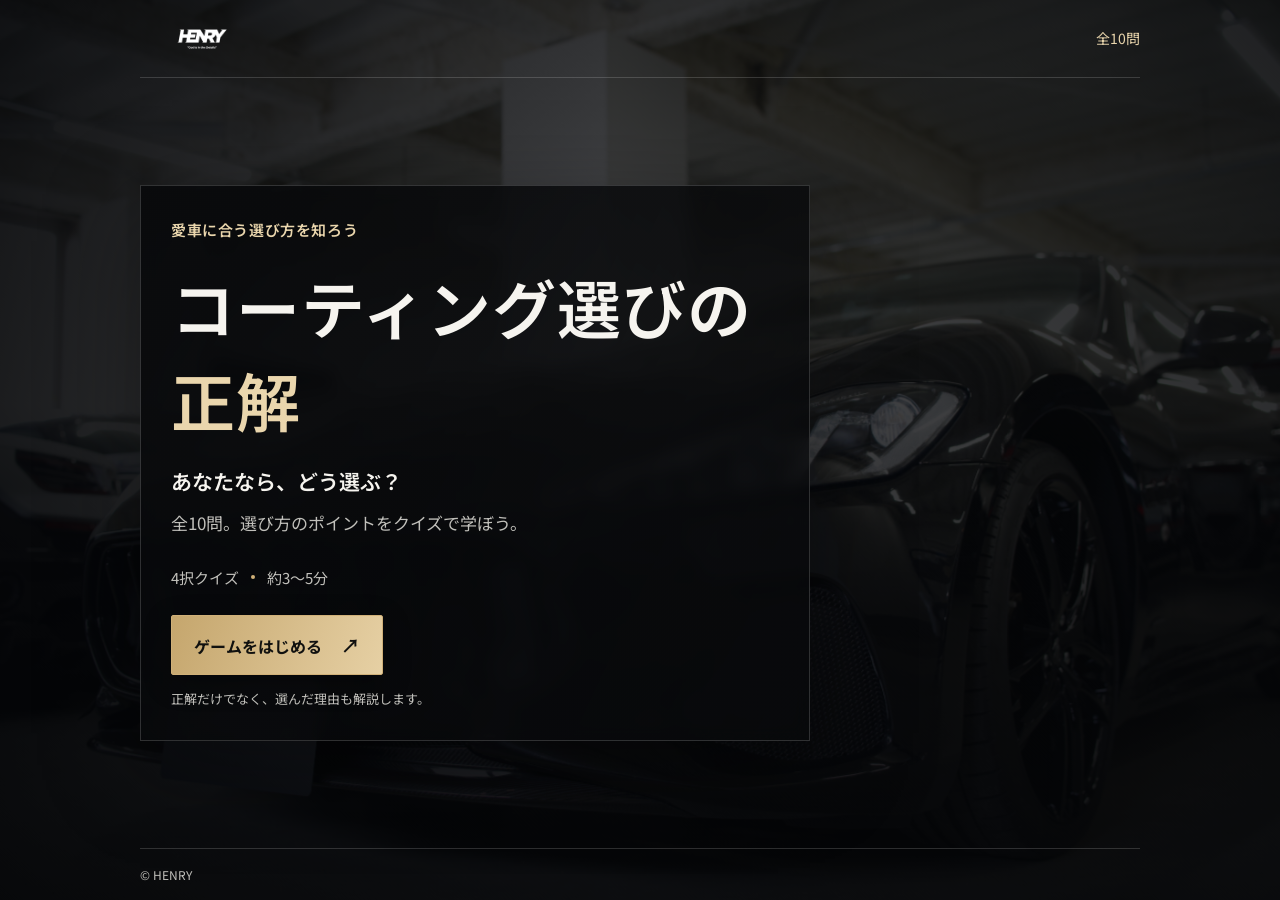
==== index.html @ af5a9915 "Add files via upload" ====
<!doctype html>
<html lang="ja">
<head>
  <meta charset="utf-8">
  <meta name="viewport" content="width=device-width, initial-scale=1">
  <meta name="theme-color" content="#08090b">
  <meta name="description" content="愛車に合うコーティング選びを、10問のクイズで学ぶゲーム。">
  <title>コーティング選びの正解 | HENRY</title>
  <link rel="preconnect" href="https://fonts.googleapis.com">
  <link rel="preconnect" href="https://fonts.gstatic.com" crossorigin>
  <link href="https://fonts.googleapis.com/css2?family=Noto+Sans+JP:wght@400;500;600;700;800&family=Playfair+Display:wght@500;600&display=swap" rel="stylesheet">
  <link rel="stylesheet" href="styles.css">
  <script src="questions.js" defer></script>
  <script src="app.js" defer></script>
</head>
<body>
  <div class="page-backdrop" aria-hidden="true"></div>
  <main class="shell">
    <header class="masthead">
      <a class="brand" href="#top" aria-label="HENRY">
        <img class="henry-logo" src="assets/henry-logo-white.png" alt="HENRY">
      </a>
      <span class="edition">全10問</span>
    </header>

    <section id="start-screen" class="screen hero" aria-labelledby="game-title">
      <div class="hero-copy">
        <p class="eyebrow">愛車に合う選び方を知ろう</p>
        <h1 id="game-title">コーティング選びの<br><span>正解</span></h1>
        <p class="hero-lead">あなたなら、どう選ぶ？</p>
        <p class="hero-description">全10問。選び方のポイントをクイズで学ぼう。</p>
        <div class="hero-meta"><span>4択クイズ</span><b></b><span>約3〜5分</span></div>
        <button id="start-button" class="button button-primary">ゲームをはじめる <span aria-hidden="true">↗</span></button>
        <p class="fine-print">正解だけでなく、選んだ理由も解説します。</p>
      </div>
    </section>

    <section id="quiz-screen" class="screen quiz-screen" aria-live="polite" hidden>
      <div class="quiz-topline"><span id="stage-label" class="eyebrow">第1章　ディーラーコーティング</span><span id="question-count" class="question-count">1 <small>/ 10問</small></span></div>
      <div class="progress-track" role="progressbar" aria-label="クイズの進行状況" aria-valuemin="0" aria-valuemax="10" aria-valuenow="1"><span id="progress-fill"></span></div>
      <div class="question-card">
        <div class="timer-panel" aria-label="回答までの残り時間"><span class="timer-label">回答まで</span><span id="countdown" class="countdown" aria-live="off">20</span><span class="timer-unit">秒</span><div class="timer-track"><span id="timer-fill"></span></div></div>
        <p id="scenario" class="scenario"></p>
        <h2 id="question-title" class="question-title"></h2>
        <div id="choices" class="choices"></div>
        <div id="feedback" class="feedback" hidden>
          <div class="feedback-heading"><span id="feedback-status"></span><span id="feedback-note"></span></div>
          <p id="answer-feedback" class="answer-feedback"></p>
          <div class="explanation"><span class="explanation-label">解説</span><p id="explanation-text"></p></div>
          <button id="next-button" class="button button-primary next-button">次の問題へ <span aria-hidden="true">→</span></button>
        </div>
      </div>
      <div class="quiz-footer"><span>HENRY</span><span>選び方のポイントを学ぶ</span></div>
    </section>

    <section id="result-screen" class="screen result-screen" aria-labelledby="result-heading" hidden>
      <p class="eyebrow">クイズ終了</p>
      <h2 id="result-heading">あなたの<span>結果</span></h2>
      <div class="result-main">
        <div class="score-wrap"><span class="score-label">スコア</span><div class="score"><span id="score-value">0</span><small>/ 10点</small></div><span id="rank-name" class="rank-name"></span></div>
        <div class="result-message"><p id="rank-description"></p><div class="result-divider"></div><span class="summary-label">あなたの回答傾向</span><p id="tendency-text" class="tendency-text"></p></div>
      </div>
      <div class="takeaways"><span class="explanation-label">覚えておきたいこと</span><p>コーティングは<strong>必要な理由と施工後の手入れ</strong>まで考えて選びましょう。</p></div>
      <button id="replay-button" class="button button-primary">もう一度プレイ <span aria-hidden="true">↻</span></button>
      <p class="disclaimer">本ゲームは一般的な選び方の学習を目的としています。車種・塗装状態・製品・施工条件により結果は異なります。具体的な性能や保証条件は、各メーカーの最新資料と施工店にご確認ください。</p>
    </section>

    <footer class="site-footer"><span>© HENRY</span></footer>
  </main>
</body>
</html>
---- styles.css ----
:root {
  color-scheme: dark;
  --black: #08090b;
  --panel: rgba(11, 12, 14, .90);
  --panel-soft: rgba(18, 19, 21, .88);
  --line: rgba(255, 255, 255, .16);
  --gold: #d0b078;
  --gold-light: #ead6ad;
  --text: #f6f4ef;
  --muted: #c1c0bb;
  --green: #b7d2b1;
  --red: #e8aaa0;
  --sans: "Noto Sans JP", "Hiragino Kaku Gothic ProN", "Yu Gothic", system-ui, sans-serif;
  --serif: "Playfair Display", Georgia, serif;
}

* { box-sizing: border-box; }
html { min-height: 100%; background: var(--black); }
body {
  min-width: 320px;
  min-height: 100vh;
  margin: 0;
  overflow-x: hidden;
  color: var(--text);
  font-family: var(--sans);
  font-size: 17px;
  line-height: 1.8;
  writing-mode: horizontal-tb;
  text-orientation: mixed;
  background: var(--black);
}
button, a { font: inherit; }
button:focus-visible, a:focus-visible { outline: 2px solid var(--gold-light); outline-offset: 4px; }
.page-backdrop {
  position: fixed;
  z-index: 0;
  inset: 0;
  background-color: #090a0c;
  background-image: linear-gradient(90deg, rgba(4,5,7,.91), rgba(4,5,7,.70) 48%, rgba(4,5,7,.84)), linear-gradient(0deg, rgba(4,5,7,.8), transparent 55%, rgba(4,5,7,.35)), url("assets/maserati-background.jpeg");
  background-position: center, center, center 44%;
  background-size: cover;
  background-repeat: no-repeat;
  transform: scale(1.015);
}
.shell { position: relative; z-index: 1; display: flex; flex-direction: column; width: min(1000px, calc(100% - 48px)); min-height: 100vh; margin: 0 auto; }
.masthead { display: flex; align-items: center; justify-content: space-between; min-height: 78px; border-bottom: 1px solid var(--line); }
.brand { display: flex; align-items: center; gap: 11px; color: var(--text); text-decoration: none; }
.henry-logo { display: block; width: 124px; height: 68px; object-fit: contain; }
.edition { color: var(--gold-light); font-size: 14px; }
.screen[hidden] { display: none !important; }
.eyebrow { margin: 0 0 17px; color: var(--gold-light); font-size: 15px; font-weight: 600; letter-spacing: .04em; writing-mode: horizontal-tb; }
.hero { display: flex; flex: 1; align-items: center; padding: 70px 0; }
.hero-copy { width: min(670px, 100%); padding: 30px; border: 1px solid var(--line); background: linear-gradient(115deg, rgba(8,9,11,.92), rgba(8,9,11,.76)); box-shadow: 0 24px 90px rgba(0,0,0,.35); backdrop-filter: blur(8px); }
.hero h1 { margin: 0; font-size: clamp(38px, 6vw, 64px); font-weight: 600; line-height: 1.45; letter-spacing: .015em; overflow-wrap: anywhere; }
.hero h1 span { color: var(--gold-light); }
.hero-lead { margin: 18px 0 8px; font-size: 21px; font-weight: 600; line-height: 1.7; }
.hero-description { margin: 0; color: var(--muted); font-size: 17px; line-height: 1.9; }
.hero-meta { display: flex; flex-wrap: wrap; align-items: center; gap: 12px; margin: 24px 0; color: var(--muted); font-size: 15px; }
.hero-meta b { width: 4px; height: 4px; border-radius: 50%; background: var(--gold); }
.button { min-height: 56px; padding: 12px 22px; border: 1px solid var(--gold); border-radius: 2px; cursor: pointer; font-family: var(--sans); font-size: 16px; font-weight: 700; text-align: center; transition: background .18s ease, transform .18s ease; }
.button:hover { transform: translateY(-2px); }
.button-primary { color: #11110f; background: linear-gradient(110deg, #c5a66d, #e6d0a4); box-shadow: 0 8px 28px rgba(0,0,0,.28); }
.button-primary span { margin-left: 15px; font-size: 19px; }
.fine-print { margin: 12px 0 0; color: var(--muted); font-size: 13px; }
.site-footer { display: flex; align-items: center; min-height: 52px; margin-top: auto; border-top: 1px solid var(--line); color: var(--muted); font-size: 12px; }
.quiz-screen { flex: 1; width: min(790px, 100%); margin: 0 auto; padding: 40px 0 34px; }
.quiz-topline { display: flex; align-items: center; justify-content: space-between; gap: 14px; }
.quiz-topline .eyebrow { margin: 0; }
.question-count { flex: none; color: var(--gold-light); font-family: var(--serif); font-size: 20px; white-space: nowrap; }
.question-count small { color: var(--muted); font-family: var(--sans); font-size: 13px; }
.progress-track { height: 3px; margin: 16px 0 22px; background: rgba(255,255,255,.17); }
.progress-track span { display: block; width: 10%; height: 100%; background: var(--gold); transition: width .25s ease; }
.question-card { padding: clamp(18px, 4vw, 30px); border: 1px solid var(--line); background: var(--panel); box-shadow: 0 18px 55px rgba(0,0,0,.4); backdrop-filter: blur(8px); }
.timer-panel { display: grid; grid-template-columns: auto 1fr auto; align-items: center; gap: 8px; margin: 0 0 20px; padding: 8px 12px 10px; border: 1px solid var(--line); background: rgba(0,0,0,.4); }
.timer-label, .timer-unit { color: var(--muted); font-size: 15px; font-weight: 600; }
.countdown { justify-self: center; color: var(--gold-light); font: 600 25px/1.2 var(--serif); font-variant-numeric: tabular-nums; }
.countdown.timer-low { color: var(--red); animation: timer-flash .5s ease-in-out infinite alternate; }
.timer-track { grid-column: 1 / -1; height: 3px; background: rgba(255,255,255,.15); }
.timer-track span { display: block; width: 100%; height: 100%; background: var(--gold); transition: width 1s linear, background-color .2s linear; }
.timer-panel:has(.timer-low) .timer-track span { background: var(--red); }
@keyframes timer-flash { to { opacity: .5; } }
.scenario { margin: 0 0 10px; color: var(--muted); font-size: 16px; line-height: 1.8; white-space: pre-line; }
.question-title { margin: 0 0 7px; font-size: clamp(24px, 4vw, 32px); font-weight: 600; line-height: 1.55; letter-spacing: .01em; overflow-wrap: anywhere; }
.choices { display: grid; gap: 10px; margin-top: 20px; }
.choice { display: flex; align-items: center; gap: 13px; min-width: 0; min-height: 64px; padding: 11px 14px; border: 1px solid rgba(255,255,255,.21); border-radius: 2px; color: var(--text); background: rgba(255,255,255,.045); cursor: pointer; text-align: left; font: 500 16px/1.7 var(--sans); transition: background .15s ease, border-color .15s ease, transform .15s ease; }
.choice:hover:not(:disabled) { transform: translateY(-1px); border-color: var(--gold); background: rgba(208,176,120,.11); }
.choice-letter { display: grid; flex: 0 0 34px; width: 34px; height: 34px; place-items: center; border: 1px solid var(--gold); color: var(--gold-light); font: 15px var(--serif); }
.choice-text { min-width: 0; overflow-wrap: anywhere; }
.choice-arrow { flex: none; color: var(--gold-light); opacity: 0; }
.choice:hover .choice-arrow { opacity: 1; }
.choice:disabled { cursor: default; }
.choice.is-correct { border-color: var(--green); background: rgba(76,119,77,.22); }
.choice.is-correct .choice-letter { border-color: var(--green); color: var(--green); }
.choice.is-selected-wrong { border-color: var(--red); background: rgba(133,53,53,.22); }
.choice.is-selected-wrong .choice-letter { border-color: var(--red); color: var(--red); }
.feedback { margin-top: 19px; padding: 19px; border: 1px solid var(--gold); background: var(--panel-soft); }
.feedback-timeout { border-color: var(--red); }
.feedback-heading { display: flex; align-items: baseline; flex-wrap: wrap; gap: 10px; }
.status-correct, .status-review { color: var(--green); font-size: 17px; font-weight: 700; }
.status-review { color: var(--red); }
.feedback-heading > span:last-child, .explanation-label { color: var(--gold-light); font-size: 13px; font-weight: 600; }
.answer-feedback { margin: 8px 0 17px; font-size: 16px; font-weight: 600; line-height: 1.8; }
.explanation { padding-top: 13px; border-top: 1px solid var(--line); }
.explanation p { margin: 7px 0 0; color: var(--muted); font-size: 16px; line-height: 1.9; overflow-wrap: anywhere; }
.next-button { width: 100%; min-height: 54px; margin-top: 19px; }
.quiz-footer { display: flex; justify-content: space-between; gap: 12px; padding-top: 16px; color: var(--muted); font-size: 13px; }
.result-screen { flex: 1; width: min(740px, 100%); margin: 0 auto; padding: 45px 0 38px; }
.result-screen > .eyebrow { margin-bottom: 7px; }
.result-screen h2 { margin: 0 0 22px; font-size: clamp(32px, 6vw, 48px); font-weight: 600; line-height: 1.45; }
.result-screen h2 span { color: var(--gold-light); }
.result-main { display: grid; grid-template-columns: .8fr 1.2fr; border: 1px solid var(--line); background: var(--panel); box-shadow: 0 18px 55px rgba(0,0,0,.4); backdrop-filter: blur(8px); }
.score-wrap { display: flex; min-height: 195px; flex-direction: column; align-items: center; justify-content: center; padding: 22px; border-right: 1px solid var(--line); }
.score-label, .summary-label { color: var(--gold-light); font-size: 14px; font-weight: 600; }
.score { margin: 8px 0; color: var(--gold-light); font: 64px/1.1 var(--serif); }
.score small { color: var(--muted); font: 15px var(--sans); }
.rank-name { font-size: 17px; font-weight: 700; text-align: center; }
.result-message { display: flex; flex-direction: column; justify-content: center; padding: 24px; }
.result-message > p:first-child { margin: 0; font-size: 16px; line-height: 1.9; }
.result-divider { height: 1px; margin: 17px 0; background: var(--line); }
.tendency-text { margin: 8px 0 0; color: var(--muted); font-size: 16px; line-height: 1.9; }
.takeaways { margin: 17px 0 24px; padding: 17px 19px; border-left: 2px solid var(--gold); background: rgba(0,0,0,.65); }
.takeaways p { margin: 7px 0 0; color: var(--muted); font-size: 16px; line-height: 1.9; }
.takeaways strong { color: var(--gold-light); }
.result-screen > .button { display: block; width: 100%; margin: auto; }
.disclaimer { max-width: 640px; margin: 21px auto 0; color: var(--muted); font-size: 13px; line-height: 1.85; text-align: center; }
button:disabled { opacity: .88; }

@media (max-width: 740px) {
  body { font-size: 16px; }
  .page-backdrop { background-image: linear-gradient(rgba(4,5,7,.79), rgba(4,5,7,.87)), url("assets/maserati-background.jpeg"); background-position: center, 58% center; }
  .shell { width: calc(100% - 32px); }
  .masthead { min-height: 68px; }
  .henry-logo { width: 108px; height: 60px; }
  .edition { font-size: 13px; }
  .hero { align-items: stretch; padding: 30px 0; }
  .hero-copy { width: 100%; padding: 23px 18px; }
  .hero h1 { font-size: clamp(35px, 9vw, 48px); line-height: 1.45; }
  .hero-lead { margin-top: 14px; font-size: 18px; }
  .hero-description { font-size: 16px; }
  .hero-meta { margin: 18px 0; font-size: 15px; }
  .hero .button { width: 100%; }
  .fine-print { font-size: 14px; }
  .quiz-screen, .result-screen { padding: 25px 0 28px; }
  .quiz-topline { align-items: flex-start; }
  .quiz-topline .eyebrow { max-width: calc(100% - 94px); font-size: 14px; line-height: 1.7; }
  .question-count { font-size: 17px; }
  .question-count small { font-size: 11px; }
  .progress-track { margin: 12px 0 16px; }
  .question-card { padding: 15px 13px; }
  .timer-panel { gap: 5px; margin-bottom: 15px; padding: 7px 9px 9px; }
  .timer-label, .timer-unit { font-size: 14px; }
  .countdown { font-size: 24px; }
  .scenario { font-size: 15px; }
  .question-title { font-size: clamp(23px, 6.5vw, 28px); line-height: 1.6; }
  .choices { gap: 9px; margin-top: 17px; }
  .choice { gap: 10px; min-height: 62px; padding: 10px 9px; font-size: 16px; line-height: 1.7; }
  .choice-letter { flex-basis: 32px; width: 32px; height: 32px; }
  .choice-arrow { display: none; }
  .feedback { margin-top: 14px; padding: 15px 13px; }
  .status-correct, .status-review { font-size: 16px; }
  .answer-feedback, .explanation p, .tendency-text, .takeaways p { font-size: 15px; }
  .next-button { min-height: 54px; }
  .quiz-footer { flex-direction: column; gap: 3px; padding-top: 13px; font-size: 12px; }
  .result-screen h2 { margin-bottom: 17px; font-size: clamp(31px, 8vw, 41px); }
  .result-main { grid-template-columns: 1fr; }
  .score-wrap { min-height: 157px; border-right: 0; border-bottom: 1px solid var(--line); }
  .score { margin: 5px 0; font-size: 55px; }
  .rank-name { font-size: 16px; }
  .result-message { padding: 17px; }
  .result-message > p:first-child { font-size: 15px; }
  .takeaways { margin: 14px 0 19px; padding: 14px; }
  .disclaimer { font-size: 12px; }
  .site-footer { min-height: 48px; font-size: 11px; }
}

@media (max-width: 370px) {
  .shell { width: calc(100% - 24px); }
  .hero-copy { padding: 20px 14px; }
  .edition { font-size: 12px; }
  .choice { font-size: 15px; }
  .question-card { padding: 12px 10px; }
  .timer-label, .timer-unit { font-size: 13px; }
}

@media (prefers-reduced-motion: reduce) {
  *, *::before, *::after { scroll-behavior: auto !important; animation: none !important; transition: none !important; }
}
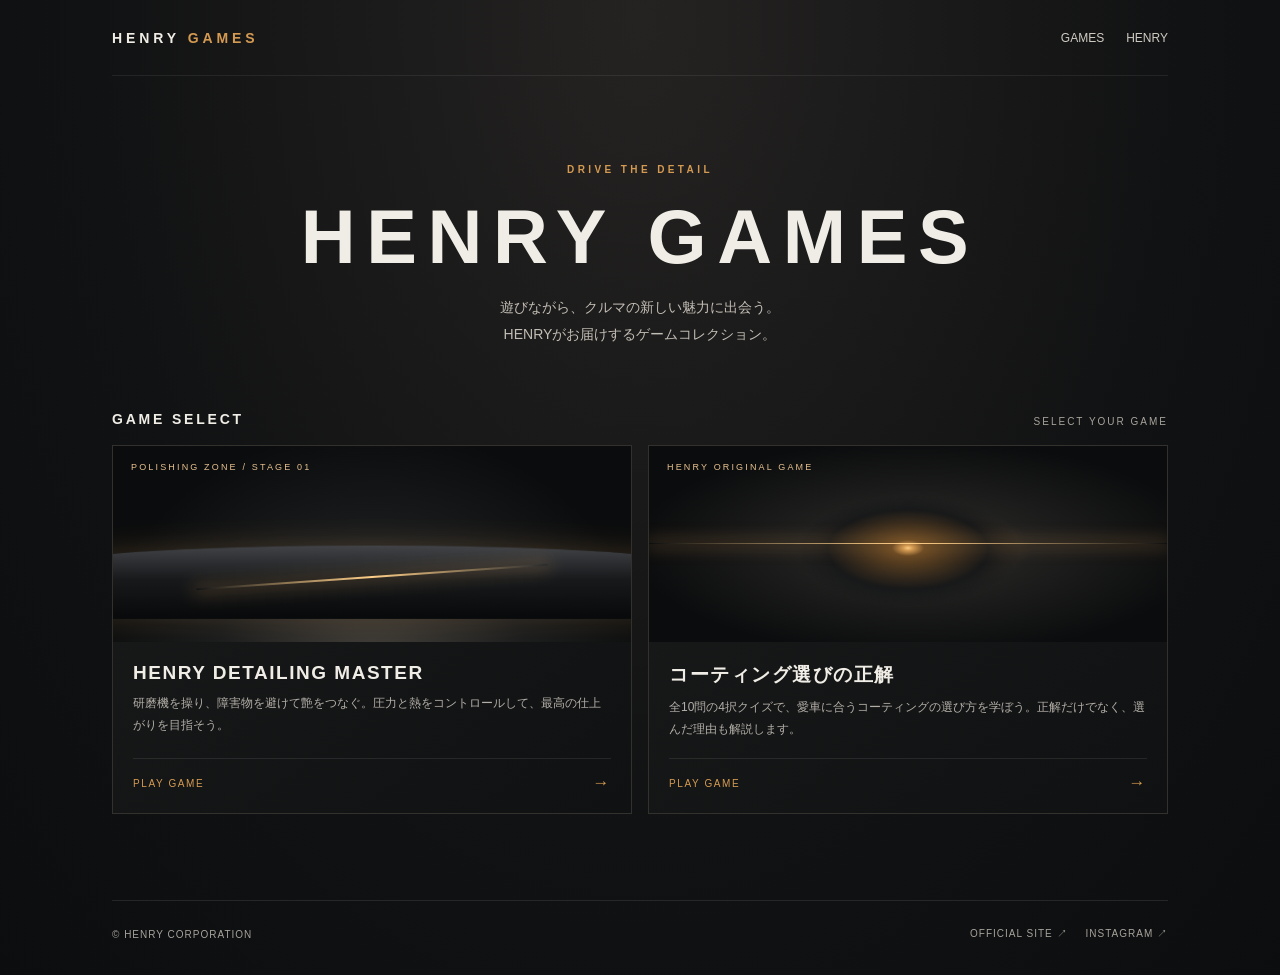
==== commit 6390bdd0: "Add files via upload" ====
--- a/index.html
+++ b/index.html
@@ -2,70 +2,48 @@
 <html lang="ja">
 <head>
   <meta charset="utf-8">
-  <meta name="viewport" content="width=device-width, initial-scale=1">
-  <meta name="theme-color" content="#08090b">
-  <meta name="description" content="愛車に合うコーティング選びを、10問のクイズで学ぶゲーム。">
-  <title>コーティング選びの正解 | HENRY</title>
-  <link rel="preconnect" href="https://fonts.googleapis.com">
-  <link rel="preconnect" href="https://fonts.gstatic.com" crossorigin>
-  <link href="https://fonts.googleapis.com/css2?family=Noto+Sans+JP:wght@400;500;600;700;800&family=Playfair+Display:wght@500;600&display=swap" rel="stylesheet">
-  <link rel="stylesheet" href="styles.css">
-  <script src="questions.js" defer></script>
-  <script src="app.js" defer></script>
+  <meta name="viewport" content="width=device-width, initial-scale=1, viewport-fit=cover">
+  <meta name="theme-color" content="#090a0b">
+  <meta name="description" content="HENRY GAMES — HENRYが届ける、車とディテーリングのゲーム。">
+  <title>HENRY GAMES</title>
+  <style>
+    :root{color-scheme:dark;--bg:#090a0b;--panel:#141618;--line:#33312d;--text:#f0ede6;--muted:#a7a39c;--amber:#d49a52}
+    *{box-sizing:border-box}html{scroll-behavior:smooth}body{margin:0;background:radial-gradient(ellipse at 50% 2%,#252322 0,#111213 34rem,var(--bg) 72rem);color:var(--text);font-family:Inter,-apple-system,BlinkMacSystemFont,"Helvetica Neue",Arial,sans-serif;min-height:100vh}
+    a{color:inherit}.wrap{max-width:1100px;margin:auto;padding:0 22px}header{height:76px;display:flex;align-items:center;justify-content:space-between;border-bottom:1px solid #ffffff12}.wordmark{font-size:14px;letter-spacing:.28em;font-weight:800;text-decoration:none}.wordmark span{color:var(--amber)}.nav{display:flex;gap:22px;font-size:12px;color:#d0ccc4}.nav a{text-decoration:none}.nav a:hover{color:var(--amber)}
+    .hero{padding:88px 0 64px;text-align:center}.eyebrow{font-size:10px;letter-spacing:.34em;color:var(--amber);font-weight:700}.hero h1{font-size:clamp(40px,9vw,76px);letter-spacing:.14em;margin:18px 0 14px}.hero p{color:#c3beb5;line-height:1.9;font-size:14px;margin:0}
+    .section-head{display:flex;align-items:end;justify-content:space-between;margin:0 0 18px}.section-head h2{font-size:14px;letter-spacing:.2em;margin:0}.section-head span{font-size:10px;letter-spacing:.2em;color:var(--muted)}.games{display:grid;grid-template-columns:repeat(2,minmax(0,1fr));gap:16px;padding-bottom:86px}.card{display:flex;flex-direction:column;min-height:330px;background:linear-gradient(145deg,#191a1a,#101112);border:1px solid var(--line);text-decoration:none;overflow:hidden;transition:transform .2s,border-color .2s}.card:hover{transform:translateY(-4px);border-color:var(--amber)}.visual{height:196px;position:relative;overflow:hidden;background:radial-gradient(ellipse at 50% 115%,#44403a 0,#1a1b1c 43%,#0b0c0d 76%)}.visual:before{content:"";position:absolute;left:-10%;right:-10%;bottom:12%;height:38%;border-radius:50% 50% 0 0 / 25% 25% 0 0;transform:perspective(150px) rotateX(8deg);background:linear-gradient(180deg,#414347,#17191b 48%,#08090a);box-shadow:0 -2px 30px #d49a5233}.visual:after{content:"";position:absolute;left:16%;right:16%;bottom:33%;height:2px;background:linear-gradient(90deg,transparent,#ffcf89,transparent);box-shadow:0 0 17px 3px #d49a5255;transform:rotate(-4deg)}.visual.second{background:radial-gradient(ellipse at 52% 52%,#59432a 0,#20201f 30%,#0b0c0d 75%)}.visual.second:before{left:28%;right:28%;bottom:19%;height:58%;border-radius:50%;background:radial-gradient(ellipse,#ffcf8a 0,#d49a52 3%,#674722 10%,#171819 50%,transparent 70%);box-shadow:none}.visual.second:after{left:0;right:0;bottom:50%;height:1px;transform:none}.visual-label{position:absolute;z-index:1;left:18px;top:16px;font-size:9px;letter-spacing:.24em;color:#e8c18f}.card-body{padding:20px;display:flex;flex:1;flex-direction:column}.card h3{font-size:19px;letter-spacing:.08em;margin:0 0 9px}.card p{font-size:12px;line-height:1.8;color:#b3afa8;margin:0 0 18px}.card-foot{margin-top:auto;display:flex;align-items:center;justify-content:space-between;border-top:1px solid #ffffff16;padding-top:14px;color:var(--amber);font-size:10px;letter-spacing:.16em}.arrow{font-size:17px}
+    footer{border-top:1px solid #ffffff18;padding:26px 0 34px;display:flex;justify-content:space-between;align-items:center;gap:20px;color:var(--muted);font-size:10px;letter-spacing:.1em}.social{display:flex;gap:18px}.social a{text-decoration:none}.social a:hover{color:var(--amber)}
+    @media(max-width:640px){.wrap{padding:0 18px}header{height:66px}.nav{gap:14px;font-size:11px}.hero{padding:68px 0 48px}.hero p{font-size:13px}.games{grid-template-columns:1fr;gap:14px;padding-bottom:64px}.card{min-height:0}.visual{height:190px}.card-body{padding:18px}.card h3{font-size:18px}.section-head span{font-size:9px}footer{align-items:flex-start;flex-direction:column}.social{gap:16px}}
+    @media(prefers-reduced-motion:reduce){html{scroll-behavior:auto}.card{transition:none}}
+  </style>
 </head>
 <body>
-  <div class="page-backdrop" aria-hidden="true"></div>
-  <main class="shell">
-    <header class="masthead">
-      <a class="brand" href="#top" aria-label="HENRY">
-        <img class="henry-logo" src="assets/henry-logo-white.png" alt="HENRY">
-      </a>
-      <span class="edition">全10問</span>
+  <div class="wrap">
+    <header>
+      <a class="wordmark" href="./" aria-label="HENRY GAMES トップ">HENRY <span>GAMES</span></a>
+      <nav class="nav" aria-label="メインナビゲーション"><a href="#games">GAMES</a><a href="https://henrycorporation.com/" target="_blank" rel="noopener noreferrer">HENRY</a></nav>
     </header>
-
-    <section id="start-screen" class="screen hero" aria-labelledby="game-title">
-      <div class="hero-copy">
-        <p class="eyebrow">愛車に合う選び方を知ろう</p>
-        <h1 id="game-title">コーティング選びの<br><span>正解</span></h1>
-        <p class="hero-lead">あなたなら、どう選ぶ？</p>
-        <p class="hero-description">全10問。選び方のポイントをクイズで学ぼう。</p>
-        <div class="hero-meta"><span>4択クイズ</span><b></b><span>約3〜5分</span></div>
-        <button id="start-button" class="button button-primary">ゲームをはじめる <span aria-hidden="true">↗</span></button>
-        <p class="fine-print">正解だけでなく、選んだ理由も解説します。</p>
-      </div>
-    </section>
-
-    <section id="quiz-screen" class="screen quiz-screen" aria-live="polite" hidden>
-      <div class="quiz-topline"><span id="stage-label" class="eyebrow">第1章　ディーラーコーティング</span><span id="question-count" class="question-count">1 <small>/ 10問</small></span></div>
-      <div class="progress-track" role="progressbar" aria-label="クイズの進行状況" aria-valuemin="0" aria-valuemax="10" aria-valuenow="1"><span id="progress-fill"></span></div>
-      <div class="question-card">
-        <div class="timer-panel" aria-label="回答までの残り時間"><span class="timer-label">回答まで</span><span id="countdown" class="countdown" aria-live="off">20</span><span class="timer-unit">秒</span><div class="timer-track"><span id="timer-fill"></span></div></div>
-        <p id="scenario" class="scenario"></p>
-        <h2 id="question-title" class="question-title"></h2>
-        <div id="choices" class="choices"></div>
-        <div id="feedback" class="feedback" hidden>
-          <div class="feedback-heading"><span id="feedback-status"></span><span id="feedback-note"></span></div>
-          <p id="answer-feedback" class="answer-feedback"></p>
-          <div class="explanation"><span class="explanation-label">解説</span><p id="explanation-text"></p></div>
-          <button id="next-button" class="button button-primary next-button">次の問題へ <span aria-hidden="true">→</span></button>
+    <main>
+      <section class="hero">
+        <div class="eyebrow">DRIVE THE DETAIL</div>
+        <h1>HENRY GAMES</h1>
+        <p>遊びながら、クルマの新しい魅力に出会う。<br>HENRYがお届けするゲームコレクション。</p>
+      </section>
+      <section id="games" aria-labelledby="games-title">
+        <div class="section-head"><h2 id="games-title">GAME SELECT</h2><span>SELECT YOUR GAME</span></div>
+        <div class="games">
+          <a class="card" href="./games/detailing-master/" aria-label="HENRY DETAILING MASTERをプレイ">
+            <div class="visual"><span class="visual-label">POLISHING ZONE / STAGE 01</span></div>
+            <div class="card-body"><h3>HENRY DETAILING MASTER</h3><p>研磨機を操り、障害物を避けて艶をつなぐ。圧力と熱をコントロールして、最高の仕上がりを目指そう。</p><div class="card-foot"><span>PLAY GAME</span><span class="arrow">→</span></div></div>
+          </a>
+          <a class="card" href="https://transparent66-oss.github.io/fast/" target="_blank" rel="noopener noreferrer" aria-label="コーティング選びの正解をプレイ">
+            <div class="visual second"><span class="visual-label">HENRY ORIGINAL GAME</span></div>
+            <div class="card-body"><h3>コーティング選びの正解</h3><p>全10問の4択クイズで、愛車に合うコーティングの選び方を学ぼう。正解だけでなく、選んだ理由も解説します。</p><div class="card-foot"><span>PLAY GAME</span><span class="arrow">→</span></div></div>
+          </a>
         </div>
-      </div>
-      <div class="quiz-footer"><span>HENRY</span><span>選び方のポイントを学ぶ</span></div>
-    </section>
-
-    <section id="result-screen" class="screen result-screen" aria-labelledby="result-heading" hidden>
-      <p class="eyebrow">クイズ終了</p>
-      <h2 id="result-heading">あなたの<span>結果</span></h2>
-      <div class="result-main">
-        <div class="score-wrap"><span class="score-label">スコア</span><div class="score"><span id="score-value">0</span><small>/ 10点</small></div><span id="rank-name" class="rank-name"></span></div>
-        <div class="result-message"><p id="rank-description"></p><div class="result-divider"></div><span class="summary-label">あなたの回答傾向</span><p id="tendency-text" class="tendency-text"></p></div>
-      </div>
-      <div class="takeaways"><span class="explanation-label">覚えておきたいこと</span><p>コーティングは<strong>必要な理由と施工後の手入れ</strong>まで考えて選びましょう。</p></div>
-      <button id="replay-button" class="button button-primary">もう一度プレイ <span aria-hidden="true">↻</span></button>
-      <p class="disclaimer">本ゲームは一般的な選び方の学習を目的としています。車種・塗装状態・製品・施工条件により結果は異なります。具体的な性能や保証条件は、各メーカーの最新資料と施工店にご確認ください。</p>
-    </section>
-
-    <footer class="site-footer"><span>© HENRY</span></footer>
-  </main>
+      </section>
+    </main>
+    <footer><span>© HENRY CORPORATION</span><div class="social"><a href="https://henrycorporation.com/" target="_blank" rel="noopener noreferrer">OFFICIAL SITE ↗</a><a href="https://www.instagram.com/henry_corporation" target="_blank" rel="noopener noreferrer">INSTAGRAM ↗</a></div></footer>
+  </div>
 </body>
 </html>
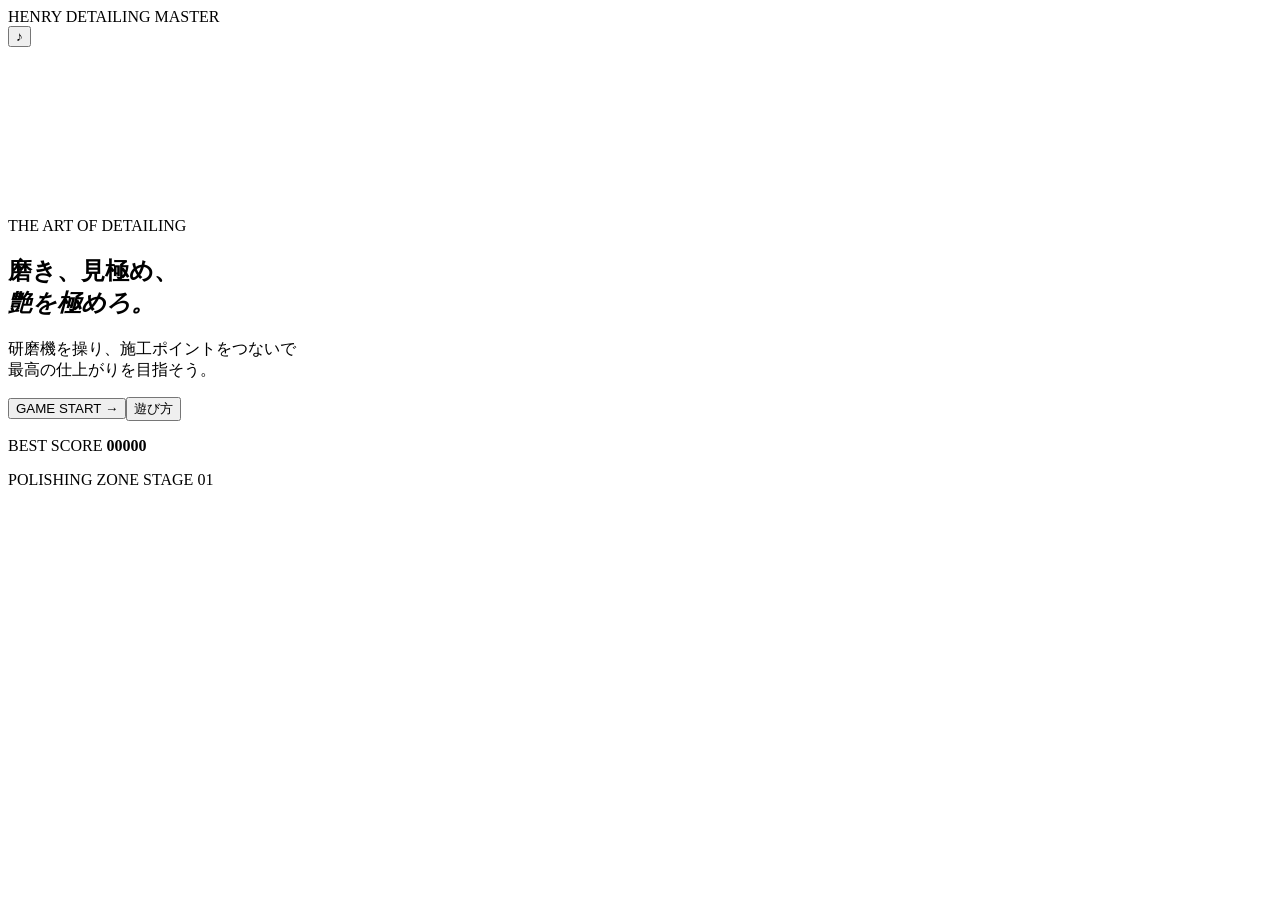
==== commit 986a96cf: "Add files via upload" ====
--- a/index.html
+++ b/index.html
@@ -1,49 +1,3 @@
 <!doctype html>
-<html lang="ja">
-<head>
-  <meta charset="utf-8">
-  <meta name="viewport" content="width=device-width, initial-scale=1, viewport-fit=cover">
-  <meta name="theme-color" content="#090a0b">
-  <meta name="description" content="HENRY GAMES — HENRYが届ける、車とディテーリングのゲーム。">
-  <title>HENRY GAMES</title>
-  <style>
-    :root{color-scheme:dark;--bg:#090a0b;--panel:#141618;--line:#33312d;--text:#f0ede6;--muted:#a7a39c;--amber:#d49a52}
-    *{box-sizing:border-box}html{scroll-behavior:smooth}body{margin:0;background:radial-gradient(ellipse at 50% 2%,#252322 0,#111213 34rem,var(--bg) 72rem);color:var(--text);font-family:Inter,-apple-system,BlinkMacSystemFont,"Helvetica Neue",Arial,sans-serif;min-height:100vh}
-    a{color:inherit}.wrap{max-width:1100px;margin:auto;padding:0 22px}header{height:76px;display:flex;align-items:center;justify-content:space-between;border-bottom:1px solid #ffffff12}.wordmark{font-size:14px;letter-spacing:.28em;font-weight:800;text-decoration:none}.wordmark span{color:var(--amber)}.nav{display:flex;gap:22px;font-size:12px;color:#d0ccc4}.nav a{text-decoration:none}.nav a:hover{color:var(--amber)}
-    .hero{padding:88px 0 64px;text-align:center}.eyebrow{font-size:10px;letter-spacing:.34em;color:var(--amber);font-weight:700}.hero h1{font-size:clamp(40px,9vw,76px);letter-spacing:.14em;margin:18px 0 14px}.hero p{color:#c3beb5;line-height:1.9;font-size:14px;margin:0}
-    .section-head{display:flex;align-items:end;justify-content:space-between;margin:0 0 18px}.section-head h2{font-size:14px;letter-spacing:.2em;margin:0}.section-head span{font-size:10px;letter-spacing:.2em;color:var(--muted)}.games{display:grid;grid-template-columns:repeat(2,minmax(0,1fr));gap:16px;padding-bottom:86px}.card{display:flex;flex-direction:column;min-height:330px;background:linear-gradient(145deg,#191a1a,#101112);border:1px solid var(--line);text-decoration:none;overflow:hidden;transition:transform .2s,border-color .2s}.card:hover{transform:translateY(-4px);border-color:var(--amber)}.visual{height:196px;position:relative;overflow:hidden;background:radial-gradient(ellipse at 50% 115%,#44403a 0,#1a1b1c 43%,#0b0c0d 76%)}.visual:before{content:"";position:absolute;left:-10%;right:-10%;bottom:12%;height:38%;border-radius:50% 50% 0 0 / 25% 25% 0 0;transform:perspective(150px) rotateX(8deg);background:linear-gradient(180deg,#414347,#17191b 48%,#08090a);box-shadow:0 -2px 30px #d49a5233}.visual:after{content:"";position:absolute;left:16%;right:16%;bottom:33%;height:2px;background:linear-gradient(90deg,transparent,#ffcf89,transparent);box-shadow:0 0 17px 3px #d49a5255;transform:rotate(-4deg)}.visual.second{background:radial-gradient(ellipse at 52% 52%,#59432a 0,#20201f 30%,#0b0c0d 75%)}.visual.second:before{left:28%;right:28%;bottom:19%;height:58%;border-radius:50%;background:radial-gradient(ellipse,#ffcf8a 0,#d49a52 3%,#674722 10%,#171819 50%,transparent 70%);box-shadow:none}.visual.second:after{left:0;right:0;bottom:50%;height:1px;transform:none}.visual-label{position:absolute;z-index:1;left:18px;top:16px;font-size:9px;letter-spacing:.24em;color:#e8c18f}.card-body{padding:20px;display:flex;flex:1;flex-direction:column}.card h3{font-size:19px;letter-spacing:.08em;margin:0 0 9px}.card p{font-size:12px;line-height:1.8;color:#b3afa8;margin:0 0 18px}.card-foot{margin-top:auto;display:flex;align-items:center;justify-content:space-between;border-top:1px solid #ffffff16;padding-top:14px;color:var(--amber);font-size:10px;letter-spacing:.16em}.arrow{font-size:17px}
-    footer{border-top:1px solid #ffffff18;padding:26px 0 34px;display:flex;justify-content:space-between;align-items:center;gap:20px;color:var(--muted);font-size:10px;letter-spacing:.1em}.social{display:flex;gap:18px}.social a{text-decoration:none}.social a:hover{color:var(--amber)}
-    @media(max-width:640px){.wrap{padding:0 18px}header{height:66px}.nav{gap:14px;font-size:11px}.hero{padding:68px 0 48px}.hero p{font-size:13px}.games{grid-template-columns:1fr;gap:14px;padding-bottom:64px}.card{min-height:0}.visual{height:190px}.card-body{padding:18px}.card h3{font-size:18px}.section-head span{font-size:9px}footer{align-items:flex-start;flex-direction:column}.social{gap:16px}}
-    @media(prefers-reduced-motion:reduce){html{scroll-behavior:auto}.card{transition:none}}
-  </style>
-</head>
-<body>
-  <div class="wrap">
-    <header>
-      <a class="wordmark" href="./" aria-label="HENRY GAMES トップ">HENRY <span>GAMES</span></a>
-      <nav class="nav" aria-label="メインナビゲーション"><a href="#games">GAMES</a><a href="https://henrycorporation.com/" target="_blank" rel="noopener noreferrer">HENRY</a></nav>
-    </header>
-    <main>
-      <section class="hero">
-        <div class="eyebrow">DRIVE THE DETAIL</div>
-        <h1>HENRY GAMES</h1>
-        <p>遊びながら、クルマの新しい魅力に出会う。<br>HENRYがお届けするゲームコレクション。</p>
-      </section>
-      <section id="games" aria-labelledby="games-title">
-        <div class="section-head"><h2 id="games-title">GAME SELECT</h2><span>SELECT YOUR GAME</span></div>
-        <div class="games">
-          <a class="card" href="./games/detailing-master/" aria-label="HENRY DETAILING MASTERをプレイ">
-            <div class="visual"><span class="visual-label">POLISHING ZONE / STAGE 01</span></div>
-            <div class="card-body"><h3>HENRY DETAILING MASTER</h3><p>研磨機を操り、障害物を避けて艶をつなぐ。圧力と熱をコントロールして、最高の仕上がりを目指そう。</p><div class="card-foot"><span>PLAY GAME</span><span class="arrow">→</span></div></div>
-          </a>
-          <a class="card" href="https://transparent66-oss.github.io/fast/" target="_blank" rel="noopener noreferrer" aria-label="コーティング選びの正解をプレイ">
-            <div class="visual second"><span class="visual-label">HENRY ORIGINAL GAME</span></div>
-            <div class="card-body"><h3>コーティング選びの正解</h3><p>全10問の4択クイズで、愛車に合うコーティングの選び方を学ぼう。正解だけでなく、選んだ理由も解説します。</p><div class="card-foot"><span>PLAY GAME</span><span class="arrow">→</span></div></div>
-          </a>
-        </div>
-      </section>
-    </main>
-    <footer><span>© HENRY CORPORATION</span><div class="social"><a href="https://henrycorporation.com/" target="_blank" rel="noopener noreferrer">OFFICIAL SITE ↗</a><a href="https://www.instagram.com/henry_corporation" target="_blank" rel="noopener noreferrer">INSTAGRAM ↗</a></div></footer>
-  </div>
-</body>
-</html>
+<html lang="ja"><head><meta charset="utf-8"><meta name="viewport" content="width=device-width,initial-scale=1,maximum-scale=1,user-scalable=no"><meta name="theme-color" content="#090a0b"><meta name="description" content="磨き、見極め、艶を極めろ。HENRY DETAILING MASTER"><title>HENRY DETAILING MASTER</title><link rel="stylesheet" href="style.css"></head>
+<body><main class="game-shell"><header><div class="brand">HENRY <span>DETAILING MASTER</span></div><button id="sound" class="icon-button" aria-label="サウンド切替">♪</button></header><section class="hud" id="hud" hidden><div><small>SCORE</small><strong id="score">00000</strong></div><div><small>COMBO</small><strong id="combo">×0</strong></div><div><small>LIFE</small><strong id="life">♥ ♥ ♥</strong></div></section><div class="meters" id="meters" hidden><label>PRESSURE <i><b id="pressure"></b></i></label><label>HEAT <i><b id="heat"></b></i></label></div><canvas id="game" aria-label="ゲーム画面"></canvas><section class="overlay" id="overlay"><p class="eyebrow">THE ART OF DETAILING</p><h1>磨き、見極め、<br><em>艶を極めろ。</em></h1><p class="copy">研磨機を操り、施工ポイントをつないで<br>最高の仕上がりを目指そう。</p><button id="start" class="primary">GAME START <span>→</span></button><button id="how" class="text-button">遊び方</button><p class="best">BEST SCORE <b id="best">00000</b></p></section><section class="overlay" id="result" hidden><p class="eyebrow">DETAILING RESULT</p><h2 id="rank">MASTER</h2><p class="result-score" id="finalScore">00000</p><p id="resultMessage">艶やかな仕上がり。</p><button id="retry" class="primary">RETRY <span>↻</span></button><button id="title" class="text-button">タイトルへ</button></section><div class="hint" id="hint" hidden>画面を長押しして上昇　／　離して下降</div><footer>POLISHING ZONE <span>STAGE 01</span></footer></main><dialog id="help"><button class="close" id="closeHelp">×</button><p class="eyebrow">HOW TO PLAY</p><h2>艶をつなげ。</h2><p>画面を押している間は研磨機が上昇、離すと下降します。障害物を避け、アンバーのグロスポイントを集めましょう。</p><ul><li>障害物に触れるとライフが減少</li><li>連続でポイントを取るとコンボアップ</li><li>圧力と熱を抑えて品質をキープ</li></ul><p>PCではスペースキーでも操作できます。</p></dialog><script src="game.js"></script></body></html>
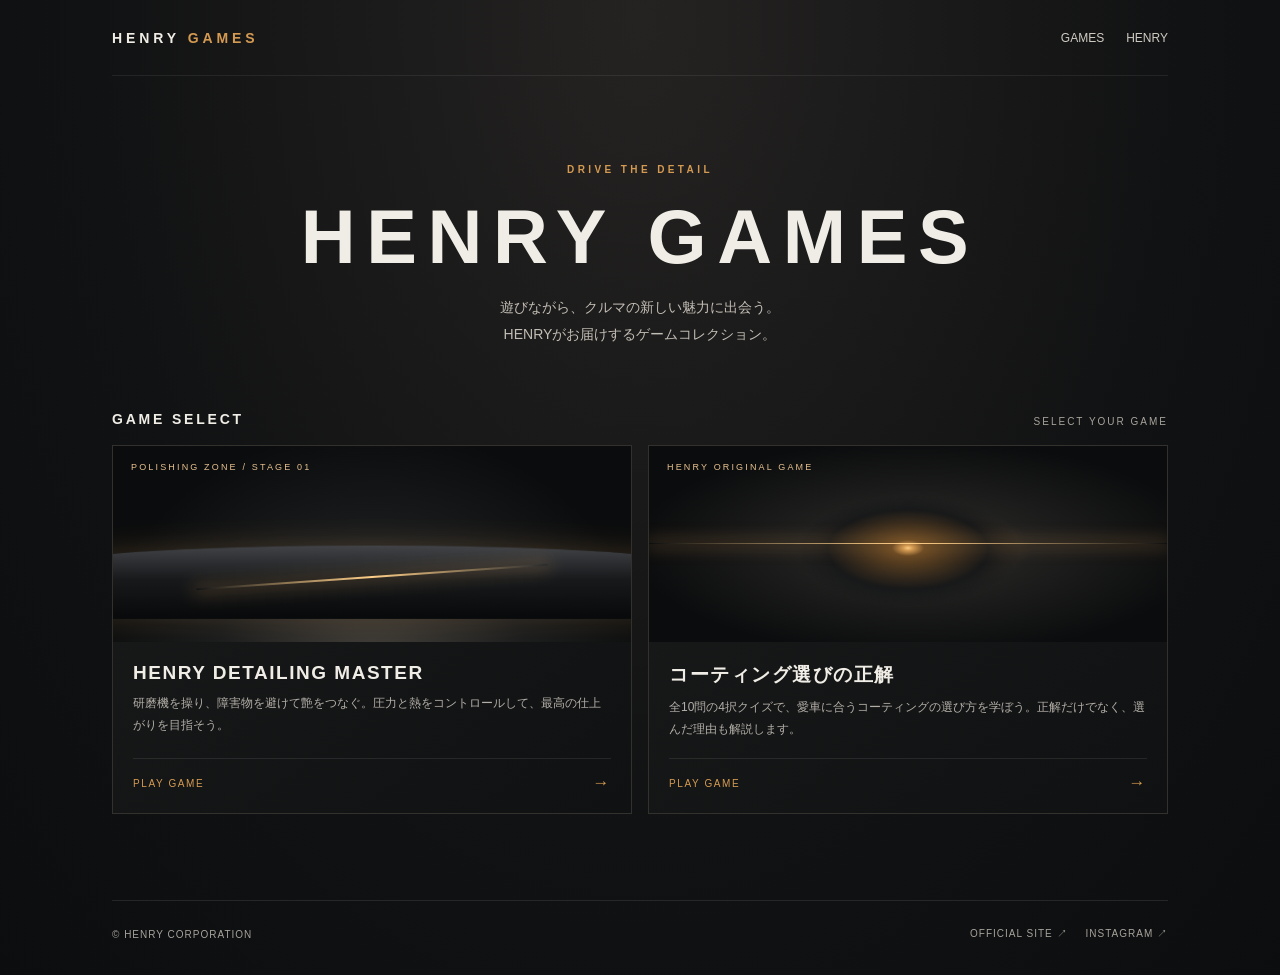
==== commit e50dce75: "Add files via upload" ====
--- a/index.html
+++ b/index.html
@@ -1,3 +1,49 @@
 <!doctype html>
-<html lang="ja"><head><meta charset="utf-8"><meta name="viewport" content="width=device-width,initial-scale=1,maximum-scale=1,user-scalable=no"><meta name="theme-color" content="#090a0b"><meta name="description" content="磨き、見極め、艶を極めろ。HENRY DETAILING MASTER"><title>HENRY DETAILING MASTER</title><link rel="stylesheet" href="style.css"></head>
-<body><main class="game-shell"><header><div class="brand">HENRY <span>DETAILING MASTER</span></div><button id="sound" class="icon-button" aria-label="サウンド切替">♪</button></header><section class="hud" id="hud" hidden><div><small>SCORE</small><strong id="score">00000</strong></div><div><small>COMBO</small><strong id="combo">×0</strong></div><div><small>LIFE</small><strong id="life">♥ ♥ ♥</strong></div></section><div class="meters" id="meters" hidden><label>PRESSURE <i><b id="pressure"></b></i></label><label>HEAT <i><b id="heat"></b></i></label></div><canvas id="game" aria-label="ゲーム画面"></canvas><section class="overlay" id="overlay"><p class="eyebrow">THE ART OF DETAILING</p><h1>磨き、見極め、<br><em>艶を極めろ。</em></h1><p class="copy">研磨機を操り、施工ポイントをつないで<br>最高の仕上がりを目指そう。</p><button id="start" class="primary">GAME START <span>→</span></button><button id="how" class="text-button">遊び方</button><p class="best">BEST SCORE <b id="best">00000</b></p></section><section class="overlay" id="result" hidden><p class="eyebrow">DETAILING RESULT</p><h2 id="rank">MASTER</h2><p class="result-score" id="finalScore">00000</p><p id="resultMessage">艶やかな仕上がり。</p><button id="retry" class="primary">RETRY <span>↻</span></button><button id="title" class="text-button">タイトルへ</button></section><div class="hint" id="hint" hidden>画面を長押しして上昇　／　離して下降</div><footer>POLISHING ZONE <span>STAGE 01</span></footer></main><dialog id="help"><button class="close" id="closeHelp">×</button><p class="eyebrow">HOW TO PLAY</p><h2>艶をつなげ。</h2><p>画面を押している間は研磨機が上昇、離すと下降します。障害物を避け、アンバーのグロスポイントを集めましょう。</p><ul><li>障害物に触れるとライフが減少</li><li>連続でポイントを取るとコンボアップ</li><li>圧力と熱を抑えて品質をキープ</li></ul><p>PCではスペースキーでも操作できます。</p></dialog><script src="game.js"></script></body></html>+<html lang="ja">
+<head>
+  <meta charset="utf-8">
+  <meta name="viewport" content="width=device-width, initial-scale=1, viewport-fit=cover">
+  <meta name="theme-color" content="#090a0b">
+  <meta name="description" content="HENRY GAMES — HENRYが届ける、車とディテーリングのゲーム。">
+  <title>HENRY GAMES</title>
+  <style>
+    :root{color-scheme:dark;--bg:#090a0b;--panel:#141618;--line:#33312d;--text:#f0ede6;--muted:#a7a39c;--amber:#d49a52}
+    *{box-sizing:border-box}html{scroll-behavior:smooth}body{margin:0;background:radial-gradient(ellipse at 50% 2%,#252322 0,#111213 34rem,var(--bg) 72rem);color:var(--text);font-family:Inter,-apple-system,BlinkMacSystemFont,"Helvetica Neue",Arial,sans-serif;min-height:100vh}
+    a{color:inherit}.wrap{max-width:1100px;margin:auto;padding:0 22px}header{height:76px;display:flex;align-items:center;justify-content:space-between;border-bottom:1px solid #ffffff12}.wordmark{font-size:14px;letter-spacing:.28em;font-weight:800;text-decoration:none}.wordmark span{color:var(--amber)}.nav{display:flex;gap:22px;font-size:12px;color:#d0ccc4}.nav a{text-decoration:none}.nav a:hover{color:var(--amber)}
+    .hero{padding:88px 0 64px;text-align:center}.eyebrow{font-size:10px;letter-spacing:.34em;color:var(--amber);font-weight:700}.hero h1{font-size:clamp(40px,9vw,76px);letter-spacing:.14em;margin:18px 0 14px}.hero p{color:#c3beb5;line-height:1.9;font-size:14px;margin:0}
+    .section-head{display:flex;align-items:end;justify-content:space-between;margin:0 0 18px}.section-head h2{font-size:14px;letter-spacing:.2em;margin:0}.section-head span{font-size:10px;letter-spacing:.2em;color:var(--muted)}.games{display:grid;grid-template-columns:repeat(2,minmax(0,1fr));gap:16px;padding-bottom:86px}.card{display:flex;flex-direction:column;min-height:330px;background:linear-gradient(145deg,#191a1a,#101112);border:1px solid var(--line);text-decoration:none;overflow:hidden;transition:transform .2s,border-color .2s}.card:hover{transform:translateY(-4px);border-color:var(--amber)}.visual{height:196px;position:relative;overflow:hidden;background:radial-gradient(ellipse at 50% 115%,#44403a 0,#1a1b1c 43%,#0b0c0d 76%)}.visual:before{content:"";position:absolute;left:-10%;right:-10%;bottom:12%;height:38%;border-radius:50% 50% 0 0 / 25% 25% 0 0;transform:perspective(150px) rotateX(8deg);background:linear-gradient(180deg,#414347,#17191b 48%,#08090a);box-shadow:0 -2px 30px #d49a5233}.visual:after{content:"";position:absolute;left:16%;right:16%;bottom:33%;height:2px;background:linear-gradient(90deg,transparent,#ffcf89,transparent);box-shadow:0 0 17px 3px #d49a5255;transform:rotate(-4deg)}.visual.second{background:radial-gradient(ellipse at 52% 52%,#59432a 0,#20201f 30%,#0b0c0d 75%)}.visual.second:before{left:28%;right:28%;bottom:19%;height:58%;border-radius:50%;background:radial-gradient(ellipse,#ffcf8a 0,#d49a52 3%,#674722 10%,#171819 50%,transparent 70%);box-shadow:none}.visual.second:after{left:0;right:0;bottom:50%;height:1px;transform:none}.visual-label{position:absolute;z-index:1;left:18px;top:16px;font-size:9px;letter-spacing:.24em;color:#e8c18f}.card-body{padding:20px;display:flex;flex:1;flex-direction:column}.card h3{font-size:19px;letter-spacing:.08em;margin:0 0 9px}.card p{font-size:12px;line-height:1.8;color:#b3afa8;margin:0 0 18px}.card-foot{margin-top:auto;display:flex;align-items:center;justify-content:space-between;border-top:1px solid #ffffff16;padding-top:14px;color:var(--amber);font-size:10px;letter-spacing:.16em}.arrow{font-size:17px}
+    footer{border-top:1px solid #ffffff18;padding:26px 0 34px;display:flex;justify-content:space-between;align-items:center;gap:20px;color:var(--muted);font-size:10px;letter-spacing:.1em}.social{display:flex;gap:18px}.social a{text-decoration:none}.social a:hover{color:var(--amber)}
+    @media(max-width:640px){.wrap{padding:0 18px}header{height:66px}.nav{gap:14px;font-size:11px}.hero{padding:68px 0 48px}.hero p{font-size:13px}.games{grid-template-columns:1fr;gap:14px;padding-bottom:64px}.card{min-height:0}.visual{height:190px}.card-body{padding:18px}.card h3{font-size:18px}.section-head span{font-size:9px}footer{align-items:flex-start;flex-direction:column}.social{gap:16px}}
+    @media(prefers-reduced-motion:reduce){html{scroll-behavior:auto}.card{transition:none}}
+  </style>
+</head>
+<body>
+  <div class="wrap">
+    <header>
+      <a class="wordmark" href="./" aria-label="HENRY GAMES トップ">HENRY <span>GAMES</span></a>
+      <nav class="nav" aria-label="メインナビゲーション"><a href="#games">GAMES</a><a href="https://henrycorporation.com/" target="_blank" rel="noopener noreferrer">HENRY</a></nav>
+    </header>
+    <main>
+      <section class="hero">
+        <div class="eyebrow">DRIVE THE DETAIL</div>
+        <h1>HENRY GAMES</h1>
+        <p>遊びながら、クルマの新しい魅力に出会う。<br>HENRYがお届けするゲームコレクション。</p>
+      </section>
+      <section id="games" aria-labelledby="games-title">
+        <div class="section-head"><h2 id="games-title">GAME SELECT</h2><span>SELECT YOUR GAME</span></div>
+        <div class="games">
+          <a class="card" href="./ディテーリングマスター/" aria-label="HENRY DETAILING MASTERをプレイ">
+            <div class="visual"><span class="visual-label">POLISHING ZONE / STAGE 01</span></div>
+            <div class="card-body"><h3>HENRY DETAILING MASTER</h3><p>研磨機を操り、障害物を避けて艶をつなぐ。圧力と熱をコントロールして、最高の仕上がりを目指そう。</p><div class="card-foot"><span>PLAY GAME</span><span class="arrow">→</span></div></div>
+          </a>
+          <a class="card" href="./コーティングクイズ/" aria-label="コーティング選びの正解をプレイ">
+            <div class="visual second"><span class="visual-label">HENRY ORIGINAL GAME</span></div>
+            <div class="card-body"><h3>コーティング選びの正解</h3><p>全10問の4択クイズで、愛車に合うコーティングの選び方を学ぼう。正解だけでなく、選んだ理由も解説します。</p><div class="card-foot"><span>PLAY GAME</span><span class="arrow">→</span></div></div>
+          </a>
+        </div>
+      </section>
+    </main>
+    <footer><span>© HENRY CORPORATION</span><div class="social"><a href="https://henrycorporation.com/" target="_blank" rel="noopener noreferrer">OFFICIAL SITE ↗</a><a href="https://www.instagram.com/henry_corporation" target="_blank" rel="noopener noreferrer">INSTAGRAM ↗</a></div></footer>
+  </div>
+</body>
+</html>
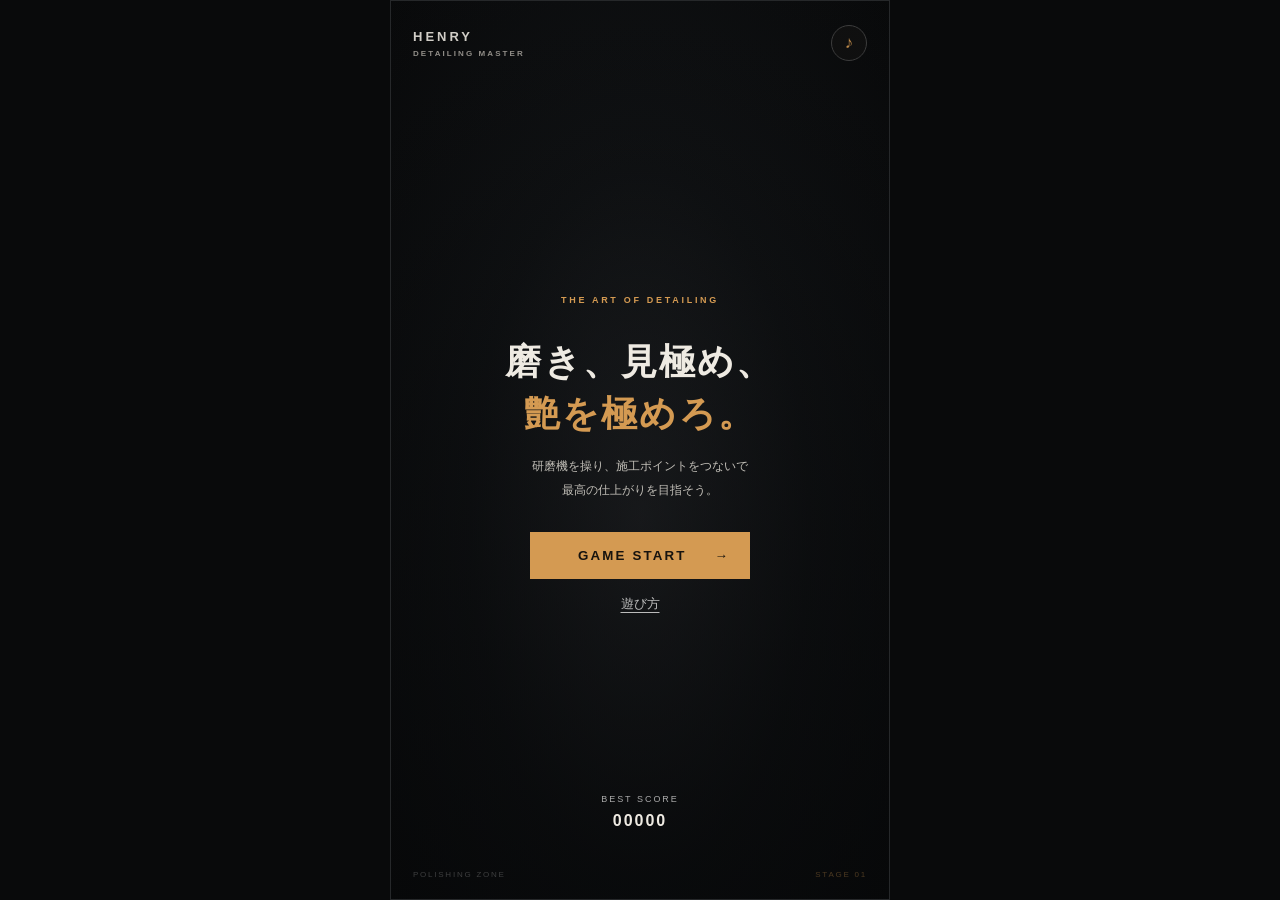
==== commit 6448d14f: "Add files via upload" ====
--- a/index.html
+++ b/index.html
@@ -1,49 +1,3 @@
 <!doctype html>
-<html lang="ja">
-<head>
-  <meta charset="utf-8">
-  <meta name="viewport" content="width=device-width, initial-scale=1, viewport-fit=cover">
-  <meta name="theme-color" content="#090a0b">
-  <meta name="description" content="HENRY GAMES — HENRYが届ける、車とディテーリングのゲーム。">
-  <title>HENRY GAMES</title>
-  <style>
-    :root{color-scheme:dark;--bg:#090a0b;--panel:#141618;--line:#33312d;--text:#f0ede6;--muted:#a7a39c;--amber:#d49a52}
-    *{box-sizing:border-box}html{scroll-behavior:smooth}body{margin:0;background:radial-gradient(ellipse at 50% 2%,#252322 0,#111213 34rem,var(--bg) 72rem);color:var(--text);font-family:Inter,-apple-system,BlinkMacSystemFont,"Helvetica Neue",Arial,sans-serif;min-height:100vh}
-    a{color:inherit}.wrap{max-width:1100px;margin:auto;padding:0 22px}header{height:76px;display:flex;align-items:center;justify-content:space-between;border-bottom:1px solid #ffffff12}.wordmark{font-size:14px;letter-spacing:.28em;font-weight:800;text-decoration:none}.wordmark span{color:var(--amber)}.nav{display:flex;gap:22px;font-size:12px;color:#d0ccc4}.nav a{text-decoration:none}.nav a:hover{color:var(--amber)}
-    .hero{padding:88px 0 64px;text-align:center}.eyebrow{font-size:10px;letter-spacing:.34em;color:var(--amber);font-weight:700}.hero h1{font-size:clamp(40px,9vw,76px);letter-spacing:.14em;margin:18px 0 14px}.hero p{color:#c3beb5;line-height:1.9;font-size:14px;margin:0}
-    .section-head{display:flex;align-items:end;justify-content:space-between;margin:0 0 18px}.section-head h2{font-size:14px;letter-spacing:.2em;margin:0}.section-head span{font-size:10px;letter-spacing:.2em;color:var(--muted)}.games{display:grid;grid-template-columns:repeat(2,minmax(0,1fr));gap:16px;padding-bottom:86px}.card{display:flex;flex-direction:column;min-height:330px;background:linear-gradient(145deg,#191a1a,#101112);border:1px solid var(--line);text-decoration:none;overflow:hidden;transition:transform .2s,border-color .2s}.card:hover{transform:translateY(-4px);border-color:var(--amber)}.visual{height:196px;position:relative;overflow:hidden;background:radial-gradient(ellipse at 50% 115%,#44403a 0,#1a1b1c 43%,#0b0c0d 76%)}.visual:before{content:"";position:absolute;left:-10%;right:-10%;bottom:12%;height:38%;border-radius:50% 50% 0 0 / 25% 25% 0 0;transform:perspective(150px) rotateX(8deg);background:linear-gradient(180deg,#414347,#17191b 48%,#08090a);box-shadow:0 -2px 30px #d49a5233}.visual:after{content:"";position:absolute;left:16%;right:16%;bottom:33%;height:2px;background:linear-gradient(90deg,transparent,#ffcf89,transparent);box-shadow:0 0 17px 3px #d49a5255;transform:rotate(-4deg)}.visual.second{background:radial-gradient(ellipse at 52% 52%,#59432a 0,#20201f 30%,#0b0c0d 75%)}.visual.second:before{left:28%;right:28%;bottom:19%;height:58%;border-radius:50%;background:radial-gradient(ellipse,#ffcf8a 0,#d49a52 3%,#674722 10%,#171819 50%,transparent 70%);box-shadow:none}.visual.second:after{left:0;right:0;bottom:50%;height:1px;transform:none}.visual-label{position:absolute;z-index:1;left:18px;top:16px;font-size:9px;letter-spacing:.24em;color:#e8c18f}.card-body{padding:20px;display:flex;flex:1;flex-direction:column}.card h3{font-size:19px;letter-spacing:.08em;margin:0 0 9px}.card p{font-size:12px;line-height:1.8;color:#b3afa8;margin:0 0 18px}.card-foot{margin-top:auto;display:flex;align-items:center;justify-content:space-between;border-top:1px solid #ffffff16;padding-top:14px;color:var(--amber);font-size:10px;letter-spacing:.16em}.arrow{font-size:17px}
-    footer{border-top:1px solid #ffffff18;padding:26px 0 34px;display:flex;justify-content:space-between;align-items:center;gap:20px;color:var(--muted);font-size:10px;letter-spacing:.1em}.social{display:flex;gap:18px}.social a{text-decoration:none}.social a:hover{color:var(--amber)}
-    @media(max-width:640px){.wrap{padding:0 18px}header{height:66px}.nav{gap:14px;font-size:11px}.hero{padding:68px 0 48px}.hero p{font-size:13px}.games{grid-template-columns:1fr;gap:14px;padding-bottom:64px}.card{min-height:0}.visual{height:190px}.card-body{padding:18px}.card h3{font-size:18px}.section-head span{font-size:9px}footer{align-items:flex-start;flex-direction:column}.social{gap:16px}}
-    @media(prefers-reduced-motion:reduce){html{scroll-behavior:auto}.card{transition:none}}
-  </style>
-</head>
-<body>
-  <div class="wrap">
-    <header>
-      <a class="wordmark" href="./" aria-label="HENRY GAMES トップ">HENRY <span>GAMES</span></a>
-      <nav class="nav" aria-label="メインナビゲーション"><a href="#games">GAMES</a><a href="https://henrycorporation.com/" target="_blank" rel="noopener noreferrer">HENRY</a></nav>
-    </header>
-    <main>
-      <section class="hero">
-        <div class="eyebrow">DRIVE THE DETAIL</div>
-        <h1>HENRY GAMES</h1>
-        <p>遊びながら、クルマの新しい魅力に出会う。<br>HENRYがお届けするゲームコレクション。</p>
-      </section>
-      <section id="games" aria-labelledby="games-title">
-        <div class="section-head"><h2 id="games-title">GAME SELECT</h2><span>SELECT YOUR GAME</span></div>
-        <div class="games">
-          <a class="card" href="./ディテーリングマスター/" aria-label="HENRY DETAILING MASTERをプレイ">
-            <div class="visual"><span class="visual-label">POLISHING ZONE / STAGE 01</span></div>
-            <div class="card-body"><h3>HENRY DETAILING MASTER</h3><p>研磨機を操り、障害物を避けて艶をつなぐ。圧力と熱をコントロールして、最高の仕上がりを目指そう。</p><div class="card-foot"><span>PLAY GAME</span><span class="arrow">→</span></div></div>
-          </a>
-          <a class="card" href="./コーティングクイズ/" aria-label="コーティング選びの正解をプレイ">
-            <div class="visual second"><span class="visual-label">HENRY ORIGINAL GAME</span></div>
-            <div class="card-body"><h3>コーティング選びの正解</h3><p>全10問の4択クイズで、愛車に合うコーティングの選び方を学ぼう。正解だけでなく、選んだ理由も解説します。</p><div class="card-foot"><span>PLAY GAME</span><span class="arrow">→</span></div></div>
-          </a>
-        </div>
-      </section>
-    </main>
-    <footer><span>© HENRY CORPORATION</span><div class="social"><a href="https://henrycorporation.com/" target="_blank" rel="noopener noreferrer">OFFICIAL SITE ↗</a><a href="https://www.instagram.com/henry_corporation" target="_blank" rel="noopener noreferrer">INSTAGRAM ↗</a></div></footer>
-  </div>
-</body>
-</html>
+<html lang="ja"><head><meta charset="utf-8"><meta name="viewport" content="width=device-width,initial-scale=1,maximum-scale=1,user-scalable=no"><meta name="theme-color" content="#090a0b"><meta name="description" content="磨き、見極め、艶を極めろ。HENRY DETAILING MASTER"><title>HENRY DETAILING MASTER</title><link rel="stylesheet" href="style.css"></head>
+<body><main class="game-shell"><header><div class="brand">HENRY <span>DETAILING MASTER</span></div><button id="sound" class="icon-button" aria-label="サウンド切替">♪</button></header><section class="hud" id="hud" hidden><div><small>SCORE</small><strong id="score">00000</strong></div><div><small>COMBO</small><strong id="combo">×0</strong></div><div><small>LIFE</small><strong id="life">♥ ♥ ♥</strong></div></section><div class="meters" id="meters" hidden><label>PRESSURE <i><b id="pressure"></b></i></label><label>HEAT <i><b id="heat"></b></i></label></div><canvas id="game" aria-label="ゲーム画面"></canvas><section class="overlay" id="overlay"><p class="eyebrow">THE ART OF DETAILING</p><h1>磨き、見極め、<br><em>艶を極めろ。</em></h1><p class="copy">研磨機を操り、施工ポイントをつないで<br>最高の仕上がりを目指そう。</p><button id="start" class="primary">GAME START <span>→</span></button><button id="how" class="text-button">遊び方</button><p class="best">BEST SCORE <b id="best">00000</b></p></section><section class="overlay" id="result" hidden><p class="eyebrow">DETAILING RESULT</p><h2 id="rank">MASTER</h2><p class="result-score" id="finalScore">00000</p><p id="resultMessage">艶やかな仕上がり。</p><button id="retry" class="primary">RETRY <span>↻</span></button><button id="title" class="text-button">タイトルへ</button></section><div class="hint" id="hint" hidden>画面を長押しして上昇　／　離して下降</div><footer>POLISHING ZONE <span>STAGE 01</span></footer></main><dialog id="help"><button class="close" id="closeHelp">×</button><p class="eyebrow">HOW TO PLAY</p><h2>艶をつなげ。</h2><p>画面を押している間は研磨機が上昇、離すと下降します。障害物を避け、アンバーのグロスポイントを集めましょう。</p><ul><li>障害物に触れるとライフが減少</li><li>連続でポイントを取るとコンボアップ</li><li>圧力と熱を抑えて品質をキープ</li></ul><p>PCではスペースキーでも操作できます。</p></dialog><script src="game.js"></script></body></html>
--- a/style.css
+++ b/style.css
@@ -0,0 +1 @@
+*{box-sizing:border-box} :root{color-scheme:dark;--amber:#d49a52;--cream:#eeeae2}body{margin:0;background:#090a0b;color:var(--cream);font-family:Inter,-apple-system,BlinkMacSystemFont,"Helvetica Neue",sans-serif;display:grid;place-items:center;min-height:100svh}.game-shell{position:relative;width:min(100vw,500px);height:min(100svh,900px);min-height:620px;overflow:hidden;background:radial-gradient(ellipse at 50% 58%,#242629 0,#111315 48%,#090a0b 100%);border:1px solid #26282a}header{position:absolute;z-index:2;top:0;left:0;right:0;padding:24px 22px;display:flex;align-items:center;justify-content:space-between}.brand{font-size:13px;font-weight:800;letter-spacing:.23em}.brand span{display:block;font-size:8px;letter-spacing:.26em;color:#a7a39c;margin-top:5px}.icon-button{border:1px solid #444;background:#111;color:var(--amber);border-radius:50%;width:36px;height:36px;font-size:17px}.hud{position:absolute;z-index:2;top:88px;left:22px;right:22px;display:flex;justify-content:space-between}.hud div{display:grid;gap:4px}.hud small,.meters{font-size:9px;letter-spacing:.2em;color:#aaa}.hud strong{font-size:19px;letter-spacing:.08em}.hud div:last-child strong{font-size:14px;color:var(--amber)}.meters{position:absolute;z-index:2;top:145px;left:22px;right:22px;display:flex;gap:16px}.meters label{flex:1;display:flex;align-items:center;gap:8px}.meters i{height:3px;flex:1;background:#333}.meters b{display:block;height:100%;width:25%;background:var(--amber);transition:width .15s}.meters label+label b{background:#d65b39}canvas{position:absolute;width:100%;height:100%;inset:0}.overlay{position:absolute;z-index:3;inset:0;background:linear-gradient(180deg,rgba(5,6,7,.1),rgba(5,6,7,.68));display:flex;flex-direction:column;align-items:center;justify-content:center;text-align:center;padding:30px}.overlay[hidden],.hud[hidden],.meters[hidden],.hint[hidden]{display:none}.eyebrow{font-size:9px;letter-spacing:.3em;color:var(--amber);font-weight:700}.overlay h1{font-size:36px;line-height:1.45;letter-spacing:.06em;margin:22px 0 14px}.overlay h1 em{font-style:normal;color:var(--amber)}.copy{font-size:12px;line-height:2;color:#c1beb7;margin:0 0 30px}.primary{width:220px;border:0;background:var(--amber);color:#17130e;padding:16px 20px;font-weight:800;letter-spacing:.16em;cursor:pointer}.primary span{float:right}.text-button{background:none;border:0;color:#bbb;margin-top:15px;text-decoration:underline;text-underline-offset:4px;cursor:pointer}.best{position:absolute;bottom:60px;font-size:9px;letter-spacing:.22em;color:#aaa}.best b{display:block;color:var(--cream);font-size:16px;margin-top:8px}.hint{position:absolute;z-index:2;bottom:58px;width:100%;text-align:center;font-size:10px;letter-spacing:.08em;color:#ccc}footer{position:absolute;z-index:2;bottom:20px;left:22px;right:22px;color:#aaa;font-size:8px;letter-spacing:.22em;display:flex;justify-content:space-between}footer span{color:var(--amber)}#result h2{font-size:34px;letter-spacing:.2em;color:var(--amber);margin:10px}.result-score{font-size:42px;letter-spacing:.08em;margin:12px}dialog{max-width:360px;background:#151719;color:var(--cream);border:1px solid #4c4234;padding:30px;line-height:1.9}dialog::backdrop{background:#000b}.close{float:right;background:none;border:0;color:white;font-size:24px}@media(max-height:680px){.overlay h1{font-size:28px;margin:12px}.copy{margin-bottom:18px}.best{bottom:48px}}
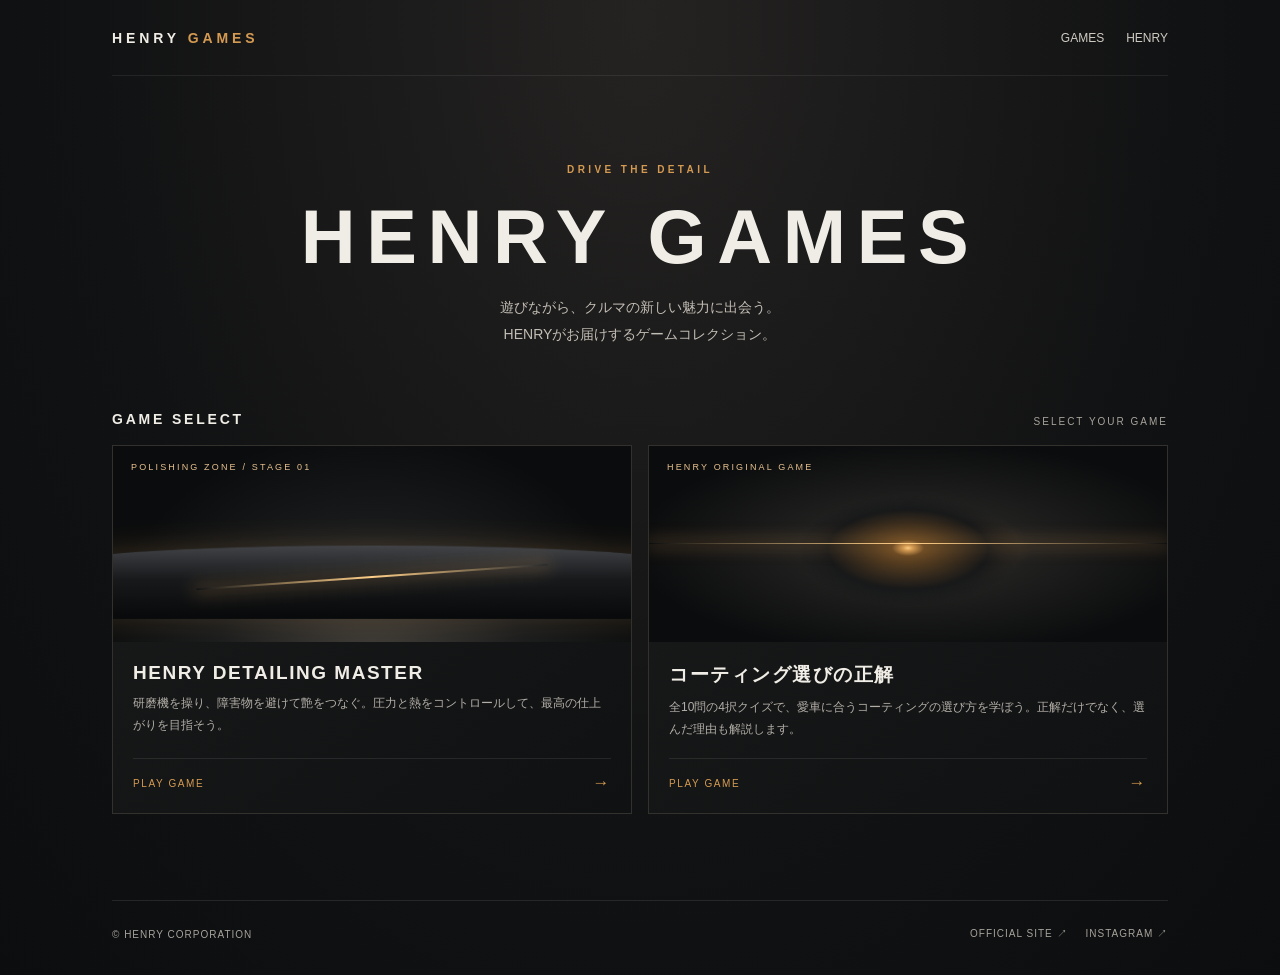
==== commit e08bbd87: "Add files via upload" ====
--- a/index.html
+++ b/index.html
@@ -1,3 +1,49 @@
 <!doctype html>
-<html lang="ja"><head><meta charset="utf-8"><meta name="viewport" content="width=device-width,initial-scale=1,maximum-scale=1,user-scalable=no"><meta name="theme-color" content="#090a0b"><meta name="description" content="磨き、見極め、艶を極めろ。HENRY DETAILING MASTER"><title>HENRY DETAILING MASTER</title><link rel="stylesheet" href="style.css"></head>
-<body><main class="game-shell"><header><div class="brand">HENRY <span>DETAILING MASTER</span></div><button id="sound" class="icon-button" aria-label="サウンド切替">♪</button></header><section class="hud" id="hud" hidden><div><small>SCORE</small><strong id="score">00000</strong></div><div><small>COMBO</small><strong id="combo">×0</strong></div><div><small>LIFE</small><strong id="life">♥ ♥ ♥</strong></div></section><div class="meters" id="meters" hidden><label>PRESSURE <i><b id="pressure"></b></i></label><label>HEAT <i><b id="heat"></b></i></label></div><canvas id="game" aria-label="ゲーム画面"></canvas><section class="overlay" id="overlay"><p class="eyebrow">THE ART OF DETAILING</p><h1>磨き、見極め、<br><em>艶を極めろ。</em></h1><p class="copy">研磨機を操り、施工ポイントをつないで<br>最高の仕上がりを目指そう。</p><button id="start" class="primary">GAME START <span>→</span></button><button id="how" class="text-button">遊び方</button><p class="best">BEST SCORE <b id="best">00000</b></p></section><section class="overlay" id="result" hidden><p class="eyebrow">DETAILING RESULT</p><h2 id="rank">MASTER</h2><p class="result-score" id="finalScore">00000</p><p id="resultMessage">艶やかな仕上がり。</p><button id="retry" class="primary">RETRY <span>↻</span></button><button id="title" class="text-button">タイトルへ</button></section><div class="hint" id="hint" hidden>画面を長押しして上昇　／　離して下降</div><footer>POLISHING ZONE <span>STAGE 01</span></footer></main><dialog id="help"><button class="close" id="closeHelp">×</button><p class="eyebrow">HOW TO PLAY</p><h2>艶をつなげ。</h2><p>画面を押している間は研磨機が上昇、離すと下降します。障害物を避け、アンバーのグロスポイントを集めましょう。</p><ul><li>障害物に触れるとライフが減少</li><li>連続でポイントを取るとコンボアップ</li><li>圧力と熱を抑えて品質をキープ</li></ul><p>PCではスペースキーでも操作できます。</p></dialog><script src="game.js"></script></body></html>+<html lang="ja">
+<head>
+  <meta charset="utf-8">
+  <meta name="viewport" content="width=device-width, initial-scale=1, viewport-fit=cover">
+  <meta name="theme-color" content="#090a0b">
+  <meta name="description" content="HENRY GAMES — HENRYが届ける、車とディテーリングのゲーム。">
+  <title>HENRY GAMES</title>
+  <style>
+    :root{color-scheme:dark;--bg:#090a0b;--panel:#141618;--line:#33312d;--text:#f0ede6;--muted:#a7a39c;--amber:#d49a52}
+    *{box-sizing:border-box}html{scroll-behavior:smooth}body{margin:0;background:radial-gradient(ellipse at 50% 2%,#252322 0,#111213 34rem,var(--bg) 72rem);color:var(--text);font-family:Inter,-apple-system,BlinkMacSystemFont,"Helvetica Neue",Arial,sans-serif;min-height:100vh}
+    a{color:inherit}.wrap{max-width:1100px;margin:auto;padding:0 22px}header{height:76px;display:flex;align-items:center;justify-content:space-between;border-bottom:1px solid #ffffff12}.wordmark{font-size:14px;letter-spacing:.28em;font-weight:800;text-decoration:none}.wordmark span{color:var(--amber)}.nav{display:flex;gap:22px;font-size:12px;color:#d0ccc4}.nav a{text-decoration:none}.nav a:hover{color:var(--amber)}
+    .hero{padding:88px 0 64px;text-align:center}.eyebrow{font-size:10px;letter-spacing:.34em;color:var(--amber);font-weight:700}.hero h1{font-size:clamp(40px,9vw,76px);letter-spacing:.14em;margin:18px 0 14px}.hero p{color:#c3beb5;line-height:1.9;font-size:14px;margin:0}
+    .section-head{display:flex;align-items:end;justify-content:space-between;margin:0 0 18px}.section-head h2{font-size:14px;letter-spacing:.2em;margin:0}.section-head span{font-size:10px;letter-spacing:.2em;color:var(--muted)}.games{display:grid;grid-template-columns:repeat(2,minmax(0,1fr));gap:16px;padding-bottom:86px}.card{display:flex;flex-direction:column;min-height:330px;background:linear-gradient(145deg,#191a1a,#101112);border:1px solid var(--line);text-decoration:none;overflow:hidden;transition:transform .2s,border-color .2s}.card:hover{transform:translateY(-4px);border-color:var(--amber)}.visual{height:196px;position:relative;overflow:hidden;background:radial-gradient(ellipse at 50% 115%,#44403a 0,#1a1b1c 43%,#0b0c0d 76%)}.visual:before{content:"";position:absolute;left:-10%;right:-10%;bottom:12%;height:38%;border-radius:50% 50% 0 0 / 25% 25% 0 0;transform:perspective(150px) rotateX(8deg);background:linear-gradient(180deg,#414347,#17191b 48%,#08090a);box-shadow:0 -2px 30px #d49a5233}.visual:after{content:"";position:absolute;left:16%;right:16%;bottom:33%;height:2px;background:linear-gradient(90deg,transparent,#ffcf89,transparent);box-shadow:0 0 17px 3px #d49a5255;transform:rotate(-4deg)}.visual.second{background:radial-gradient(ellipse at 52% 52%,#59432a 0,#20201f 30%,#0b0c0d 75%)}.visual.second:before{left:28%;right:28%;bottom:19%;height:58%;border-radius:50%;background:radial-gradient(ellipse,#ffcf8a 0,#d49a52 3%,#674722 10%,#171819 50%,transparent 70%);box-shadow:none}.visual.second:after{left:0;right:0;bottom:50%;height:1px;transform:none}.visual-label{position:absolute;z-index:1;left:18px;top:16px;font-size:9px;letter-spacing:.24em;color:#e8c18f}.card-body{padding:20px;display:flex;flex:1;flex-direction:column}.card h3{font-size:19px;letter-spacing:.08em;margin:0 0 9px}.card p{font-size:12px;line-height:1.8;color:#b3afa8;margin:0 0 18px}.card-foot{margin-top:auto;display:flex;align-items:center;justify-content:space-between;border-top:1px solid #ffffff16;padding-top:14px;color:var(--amber);font-size:10px;letter-spacing:.16em}.arrow{font-size:17px}
+    footer{border-top:1px solid #ffffff18;padding:26px 0 34px;display:flex;justify-content:space-between;align-items:center;gap:20px;color:var(--muted);font-size:10px;letter-spacing:.1em}.social{display:flex;gap:18px}.social a{text-decoration:none}.social a:hover{color:var(--amber)}
+    @media(max-width:640px){.wrap{padding:0 18px}header{height:66px}.nav{gap:14px;font-size:11px}.hero{padding:68px 0 48px}.hero p{font-size:13px}.games{grid-template-columns:1fr;gap:14px;padding-bottom:64px}.card{min-height:0}.visual{height:190px}.card-body{padding:18px}.card h3{font-size:18px}.section-head span{font-size:9px}footer{align-items:flex-start;flex-direction:column}.social{gap:16px}}
+    @media(prefers-reduced-motion:reduce){html{scroll-behavior:auto}.card{transition:none}}
+  </style>
+</head>
+<body>
+  <div class="wrap">
+    <header>
+      <a class="wordmark" href="./" aria-label="HENRY GAMES トップ">HENRY <span>GAMES</span></a>
+      <nav class="nav" aria-label="メインナビゲーション"><a href="#games">GAMES</a><a href="https://henrycorporation.com/" target="_blank" rel="noopener noreferrer">HENRY</a></nav>
+    </header>
+    <main>
+      <section class="hero">
+        <div class="eyebrow">DRIVE THE DETAIL</div>
+        <h1>HENRY GAMES</h1>
+        <p>遊びながら、クルマの新しい魅力に出会う。<br>HENRYがお届けするゲームコレクション。</p>
+      </section>
+      <section id="games" aria-labelledby="games-title">
+        <div class="section-head"><h2 id="games-title">GAME SELECT</h2><span>SELECT YOUR GAME</span></div>
+        <div class="games">
+          <a class="card" href="./ディテーリングマスター/" aria-label="HENRY DETAILING MASTERをプレイ">
+            <div class="visual"><span class="visual-label">POLISHING ZONE / STAGE 01</span></div>
+            <div class="card-body"><h3>HENRY DETAILING MASTER</h3><p>研磨機を操り、障害物を避けて艶をつなぐ。圧力と熱をコントロールして、最高の仕上がりを目指そう。</p><div class="card-foot"><span>PLAY GAME</span><span class="arrow">→</span></div></div>
+          </a>
+          <a class="card" href="./コーティングクイズ/" aria-label="コーティング選びの正解をプレイ">
+            <div class="visual second"><span class="visual-label">HENRY ORIGINAL GAME</span></div>
+            <div class="card-body"><h3>コーティング選びの正解</h3><p>全10問の4択クイズで、愛車に合うコーティングの選び方を学ぼう。正解だけでなく、選んだ理由も解説します。</p><div class="card-foot"><span>PLAY GAME</span><span class="arrow">→</span></div></div>
+          </a>
+        </div>
+      </section>
+    </main>
+    <footer><span>© HENRY CORPORATION</span><div class="social"><a href="https://henrycorporation.com/" target="_blank" rel="noopener noreferrer">OFFICIAL SITE ↗</a><a href="https://www.instagram.com/henry_corporation" target="_blank" rel="noopener noreferrer">INSTAGRAM ↗</a></div></footer>
+  </div>
+</body>
+</html>
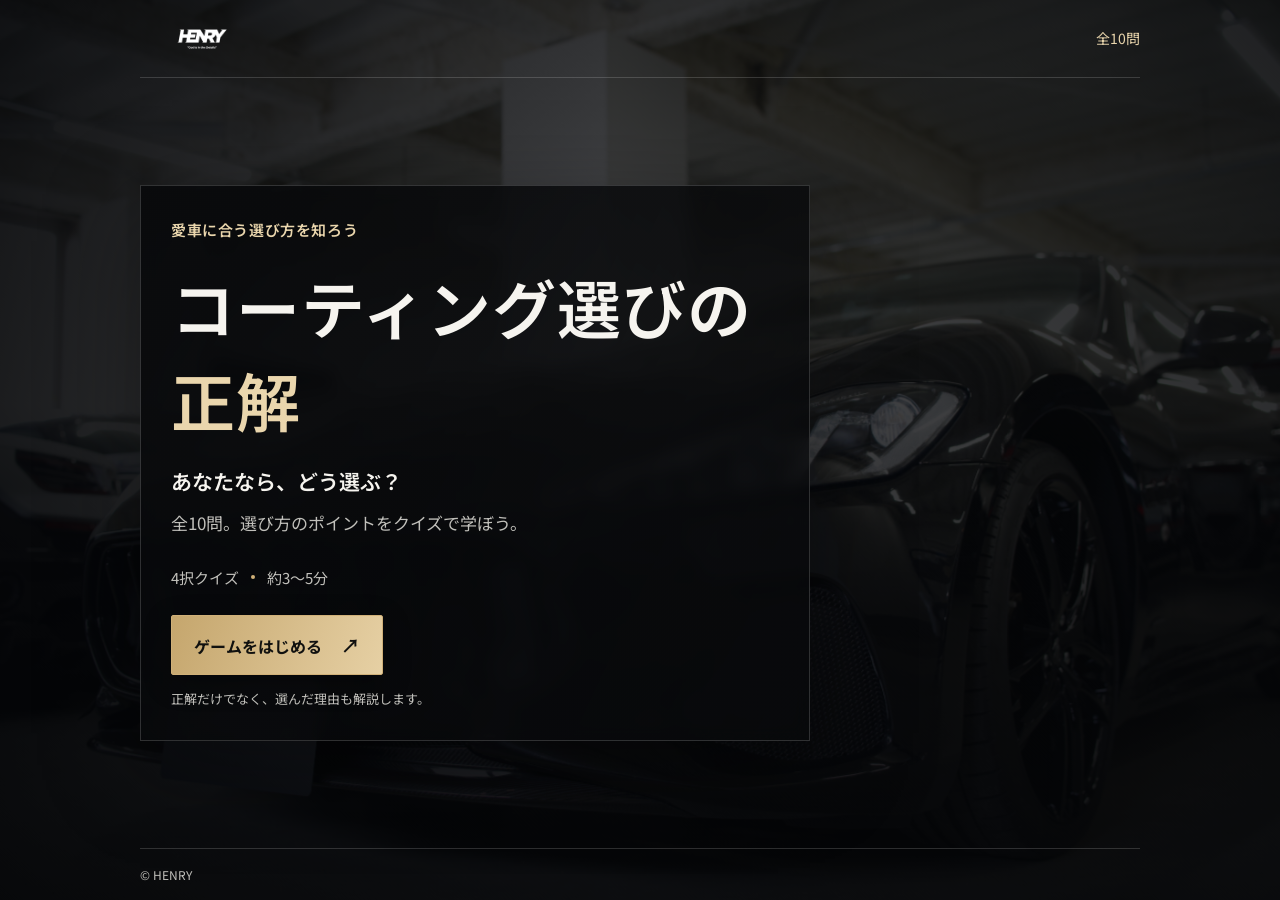
==== commit fb9530a8: "Add files via upload" ====
--- a/index.html
+++ b/index.html
@@ -2,48 +2,72 @@
 <html lang="ja">
 <head>
   <meta charset="utf-8">
-  <meta name="viewport" content="width=device-width, initial-scale=1, viewport-fit=cover">
-  <meta name="theme-color" content="#090a0b">
-  <meta name="description" content="HENRY GAMES — HENRYが届ける、車とディテーリングのゲーム。">
-  <title>HENRY GAMES</title>
-  <style>
-    :root{color-scheme:dark;--bg:#090a0b;--panel:#141618;--line:#33312d;--text:#f0ede6;--muted:#a7a39c;--amber:#d49a52}
-    *{box-sizing:border-box}html{scroll-behavior:smooth}body{margin:0;background:radial-gradient(ellipse at 50% 2%,#252322 0,#111213 34rem,var(--bg) 72rem);color:var(--text);font-family:Inter,-apple-system,BlinkMacSystemFont,"Helvetica Neue",Arial,sans-serif;min-height:100vh}
-    a{color:inherit}.wrap{max-width:1100px;margin:auto;padding:0 22px}header{height:76px;display:flex;align-items:center;justify-content:space-between;border-bottom:1px solid #ffffff12}.wordmark{font-size:14px;letter-spacing:.28em;font-weight:800;text-decoration:none}.wordmark span{color:var(--amber)}.nav{display:flex;gap:22px;font-size:12px;color:#d0ccc4}.nav a{text-decoration:none}.nav a:hover{color:var(--amber)}
-    .hero{padding:88px 0 64px;text-align:center}.eyebrow{font-size:10px;letter-spacing:.34em;color:var(--amber);font-weight:700}.hero h1{font-size:clamp(40px,9vw,76px);letter-spacing:.14em;margin:18px 0 14px}.hero p{color:#c3beb5;line-height:1.9;font-size:14px;margin:0}
-    .section-head{display:flex;align-items:end;justify-content:space-between;margin:0 0 18px}.section-head h2{font-size:14px;letter-spacing:.2em;margin:0}.section-head span{font-size:10px;letter-spacing:.2em;color:var(--muted)}.games{display:grid;grid-template-columns:repeat(2,minmax(0,1fr));gap:16px;padding-bottom:86px}.card{display:flex;flex-direction:column;min-height:330px;background:linear-gradient(145deg,#191a1a,#101112);border:1px solid var(--line);text-decoration:none;overflow:hidden;transition:transform .2s,border-color .2s}.card:hover{transform:translateY(-4px);border-color:var(--amber)}.visual{height:196px;position:relative;overflow:hidden;background:radial-gradient(ellipse at 50% 115%,#44403a 0,#1a1b1c 43%,#0b0c0d 76%)}.visual:before{content:"";position:absolute;left:-10%;right:-10%;bottom:12%;height:38%;border-radius:50% 50% 0 0 / 25% 25% 0 0;transform:perspective(150px) rotateX(8deg);background:linear-gradient(180deg,#414347,#17191b 48%,#08090a);box-shadow:0 -2px 30px #d49a5233}.visual:after{content:"";position:absolute;left:16%;right:16%;bottom:33%;height:2px;background:linear-gradient(90deg,transparent,#ffcf89,transparent);box-shadow:0 0 17px 3px #d49a5255;transform:rotate(-4deg)}.visual.second{background:radial-gradient(ellipse at 52% 52%,#59432a 0,#20201f 30%,#0b0c0d 75%)}.visual.second:before{left:28%;right:28%;bottom:19%;height:58%;border-radius:50%;background:radial-gradient(ellipse,#ffcf8a 0,#d49a52 3%,#674722 10%,#171819 50%,transparent 70%);box-shadow:none}.visual.second:after{left:0;right:0;bottom:50%;height:1px;transform:none}.visual-label{position:absolute;z-index:1;left:18px;top:16px;font-size:9px;letter-spacing:.24em;color:#e8c18f}.card-body{padding:20px;display:flex;flex:1;flex-direction:column}.card h3{font-size:19px;letter-spacing:.08em;margin:0 0 9px}.card p{font-size:12px;line-height:1.8;color:#b3afa8;margin:0 0 18px}.card-foot{margin-top:auto;display:flex;align-items:center;justify-content:space-between;border-top:1px solid #ffffff16;padding-top:14px;color:var(--amber);font-size:10px;letter-spacing:.16em}.arrow{font-size:17px}
-    footer{border-top:1px solid #ffffff18;padding:26px 0 34px;display:flex;justify-content:space-between;align-items:center;gap:20px;color:var(--muted);font-size:10px;letter-spacing:.1em}.social{display:flex;gap:18px}.social a{text-decoration:none}.social a:hover{color:var(--amber)}
-    @media(max-width:640px){.wrap{padding:0 18px}header{height:66px}.nav{gap:14px;font-size:11px}.hero{padding:68px 0 48px}.hero p{font-size:13px}.games{grid-template-columns:1fr;gap:14px;padding-bottom:64px}.card{min-height:0}.visual{height:190px}.card-body{padding:18px}.card h3{font-size:18px}.section-head span{font-size:9px}footer{align-items:flex-start;flex-direction:column}.social{gap:16px}}
-    @media(prefers-reduced-motion:reduce){html{scroll-behavior:auto}.card{transition:none}}
-  </style>
+  <meta name="viewport" content="width=device-width, initial-scale=1">
+  <meta name="theme-color" content="#08090b">
+  <meta name="description" content="愛車に合うコーティング選びを、10問のクイズで学ぶゲーム。">
+  <title>コーティング選びの正解 | HENRY</title>
+  <link rel="preconnect" href="https://fonts.googleapis.com">
+  <link rel="preconnect" href="https://fonts.gstatic.com" crossorigin>
+  <link href="https://fonts.googleapis.com/css2?family=Noto+Sans+JP:wght@400;500;600;700;800&family=Playfair+Display:wght@500;600&display=swap" rel="stylesheet">
+  <link rel="stylesheet" href="styles.css">
+  <script src="questions.js" defer></script>
+  <script src="app.js" defer></script>
 </head>
 <body>
-  <div class="wrap">
-    <header>
-      <a class="wordmark" href="./" aria-label="HENRY GAMES トップ">HENRY <span>GAMES</span></a>
-      <nav class="nav" aria-label="メインナビゲーション"><a href="#games">GAMES</a><a href="https://henrycorporation.com/" target="_blank" rel="noopener noreferrer">HENRY</a></nav>
+  <div class="page-backdrop" aria-hidden="true"></div>
+  <audio id="quiz-bgm" src="assets/quiz-background.mp3" preload="auto" loop></audio>
+  <audio id="question-whoosh" src="assets/question-whoosh.wav" preload="auto"></audio>
+  <main class="shell">
+    <header class="masthead">
+      <a class="brand" href="#top" aria-label="HENRY">
+        <img class="henry-logo" src="assets/henry-logo-white.png" alt="HENRY">
+      </a>
+      <span class="edition">全10問</span>
     </header>
-    <main>
-      <section class="hero">
-        <div class="eyebrow">DRIVE THE DETAIL</div>
-        <h1>HENRY GAMES</h1>
-        <p>遊びながら、クルマの新しい魅力に出会う。<br>HENRYがお届けするゲームコレクション。</p>
-      </section>
-      <section id="games" aria-labelledby="games-title">
-        <div class="section-head"><h2 id="games-title">GAME SELECT</h2><span>SELECT YOUR GAME</span></div>
-        <div class="games">
-          <a class="card" href="./ディテーリングマスター/" aria-label="HENRY DETAILING MASTERをプレイ">
-            <div class="visual"><span class="visual-label">POLISHING ZONE / STAGE 01</span></div>
-            <div class="card-body"><h3>HENRY DETAILING MASTER</h3><p>研磨機を操り、障害物を避けて艶をつなぐ。圧力と熱をコントロールして、最高の仕上がりを目指そう。</p><div class="card-foot"><span>PLAY GAME</span><span class="arrow">→</span></div></div>
-          </a>
-          <a class="card" href="./コーティングクイズ/" aria-label="コーティング選びの正解をプレイ">
-            <div class="visual second"><span class="visual-label">HENRY ORIGINAL GAME</span></div>
-            <div class="card-body"><h3>コーティング選びの正解</h3><p>全10問の4択クイズで、愛車に合うコーティングの選び方を学ぼう。正解だけでなく、選んだ理由も解説します。</p><div class="card-foot"><span>PLAY GAME</span><span class="arrow">→</span></div></div>
-          </a>
+
+    <section id="start-screen" class="screen hero" aria-labelledby="game-title">
+      <div class="hero-copy">
+        <p class="eyebrow">愛車に合う選び方を知ろう</p>
+        <h1 id="game-title">コーティング選びの<br><span>正解</span></h1>
+        <p class="hero-lead">あなたなら、どう選ぶ？</p>
+        <p class="hero-description">全10問。選び方のポイントをクイズで学ぼう。</p>
+        <div class="hero-meta"><span>4択クイズ</span><b></b><span>約3〜5分</span></div>
+        <button id="start-button" class="button button-primary">ゲームをはじめる <span aria-hidden="true">↗</span></button>
+        <p class="fine-print">正解だけでなく、選んだ理由も解説します。</p>
+      </div>
+    </section>
+
+    <section id="quiz-screen" class="screen quiz-screen" aria-live="polite" hidden>
+      <div class="quiz-topline"><span id="stage-label" class="eyebrow">第1章　ディーラーコーティング</span><span id="question-count" class="question-count">1 <small>/ 10問</small></span></div>
+      <div class="progress-track" role="progressbar" aria-label="クイズの進行状況" aria-valuemin="0" aria-valuemax="10" aria-valuenow="1"><span id="progress-fill"></span></div>
+      <div class="question-card">
+        <div class="timer-panel" aria-label="回答までの残り時間"><span class="timer-label">回答まで</span><span id="countdown" class="countdown" aria-live="off">20</span><span class="timer-unit">秒</span><div class="timer-track"><span id="timer-fill"></span></div></div>
+        <p id="scenario" class="scenario"></p>
+        <h2 id="question-title" class="question-title"></h2>
+        <div id="choices" class="choices"></div>
+        <div id="feedback" class="feedback" hidden>
+          <div class="feedback-heading"><span id="feedback-status"></span><span id="feedback-note"></span></div>
+          <p id="answer-feedback" class="answer-feedback"></p>
+          <div class="explanation"><span class="explanation-label">解説</span><p id="explanation-text"></p></div>
+          <button id="next-button" class="button button-primary next-button">次の問題へ <span aria-hidden="true">→</span></button>
         </div>
-      </section>
-    </main>
-    <footer><span>© HENRY CORPORATION</span><div class="social"><a href="https://henrycorporation.com/" target="_blank" rel="noopener noreferrer">OFFICIAL SITE ↗</a><a href="https://www.instagram.com/henry_corporation" target="_blank" rel="noopener noreferrer">INSTAGRAM ↗</a></div></footer>
-  </div>
+      </div>
+      <div class="quiz-footer"><span>HENRY</span><span>選び方のポイントを学ぶ</span></div>
+    </section>
+
+    <section id="result-screen" class="screen result-screen" aria-labelledby="result-heading" hidden>
+      <p class="eyebrow">クイズ終了</p>
+      <h2 id="result-heading">あなたの<span>結果</span></h2>
+      <div class="result-main">
+        <div class="score-wrap"><span class="score-label">スコア</span><div class="score"><span id="score-value">0</span><small>/ 10点</small></div><span id="rank-name" class="rank-name"></span></div>
+        <div class="result-message"><p id="rank-description"></p><div class="result-divider"></div><span class="summary-label">あなたの回答傾向</span><p id="tendency-text" class="tendency-text"></p></div>
+      </div>
+      <div class="takeaways"><span class="explanation-label">覚えておきたいこと</span><p>コーティングは<strong>必要な理由と施工後の手入れ</strong>まで考えて選びましょう。</p></div>
+      <button id="replay-button" class="button button-primary">もう一度プレイ <span aria-hidden="true">↻</span></button>
+      <p class="disclaimer">本ゲームは一般的な選び方の学習を目的としています。車種・塗装状態・製品・施工条件により結果は異なります。具体的な性能や保証条件は、各メーカーの最新資料と施工店にご確認ください。</p>
+    </section>
+
+    <footer class="site-footer"><span>© HENRY</span></footer>
+  </main>
 </body>
 </html>
--- a/styles.css
+++ b/styles.css
@@ -0,0 +1,187 @@
+:root {
+  color-scheme: dark;
+  --black: #08090b;
+  --panel: rgba(11, 12, 14, .90);
+  --panel-soft: rgba(18, 19, 21, .88);
+  --line: rgba(255, 255, 255, .16);
+  --gold: #d0b078;
+  --gold-light: #ead6ad;
+  --text: #f6f4ef;
+  --muted: #c1c0bb;
+  --green: #b7d2b1;
+  --red: #e8aaa0;
+  --sans: "Noto Sans JP", "Hiragino Kaku Gothic ProN", "Yu Gothic", system-ui, sans-serif;
+  --serif: "Playfair Display", Georgia, serif;
+}
+
+* { box-sizing: border-box; }
+html { min-height: 100%; background: var(--black); }
+body {
+  min-width: 320px;
+  min-height: 100vh;
+  margin: 0;
+  overflow-x: hidden;
+  color: var(--text);
+  font-family: var(--sans);
+  font-size: 17px;
+  line-height: 1.8;
+  writing-mode: horizontal-tb;
+  text-orientation: mixed;
+  background: var(--black);
+}
+button, a { font: inherit; }
+button:focus-visible, a:focus-visible { outline: 2px solid var(--gold-light); outline-offset: 4px; }
+.page-backdrop {
+  position: fixed;
+  z-index: 0;
+  inset: 0;
+  background-color: #090a0c;
+  background-image: linear-gradient(90deg, rgba(4,5,7,.91), rgba(4,5,7,.70) 48%, rgba(4,5,7,.84)), linear-gradient(0deg, rgba(4,5,7,.8), transparent 55%, rgba(4,5,7,.35)), url("assets/maserati-background.jpeg");
+  background-position: center, center, center 44%;
+  background-size: cover;
+  background-repeat: no-repeat;
+  transform: scale(1.015);
+}
+.shell { position: relative; z-index: 1; display: flex; flex-direction: column; width: min(1000px, calc(100% - 48px)); min-height: 100vh; margin: 0 auto; }
+.masthead { display: flex; align-items: center; justify-content: space-between; min-height: 78px; border-bottom: 1px solid var(--line); }
+.brand { display: flex; align-items: center; gap: 11px; color: var(--text); text-decoration: none; }
+.henry-logo { display: block; width: 124px; height: 68px; object-fit: contain; }
+.edition { color: var(--gold-light); font-size: 14px; }
+.screen[hidden] { display: none !important; }
+.eyebrow { margin: 0 0 17px; color: var(--gold-light); font-size: 15px; font-weight: 600; letter-spacing: .04em; writing-mode: horizontal-tb; }
+.hero { display: flex; flex: 1; align-items: center; padding: 70px 0; }
+.hero-copy { width: min(670px, 100%); padding: 30px; border: 1px solid var(--line); background: linear-gradient(115deg, rgba(8,9,11,.92), rgba(8,9,11,.76)); box-shadow: 0 24px 90px rgba(0,0,0,.35); backdrop-filter: blur(8px); }
+.hero h1 { margin: 0; font-size: clamp(38px, 6vw, 64px); font-weight: 600; line-height: 1.45; letter-spacing: .015em; overflow-wrap: anywhere; }
+.hero h1 span { color: var(--gold-light); }
+.hero-lead { margin: 18px 0 8px; font-size: 21px; font-weight: 600; line-height: 1.7; }
+.hero-description { margin: 0; color: var(--muted); font-size: 17px; line-height: 1.9; }
+.hero-meta { display: flex; flex-wrap: wrap; align-items: center; gap: 12px; margin: 24px 0; color: var(--muted); font-size: 15px; }
+.hero-meta b { width: 4px; height: 4px; border-radius: 50%; background: var(--gold); }
+.button { min-height: 56px; padding: 12px 22px; border: 1px solid var(--gold); border-radius: 2px; cursor: pointer; font-family: var(--sans); font-size: 16px; font-weight: 700; text-align: center; transition: background .18s ease, transform .18s ease; }
+.button:hover { transform: translateY(-2px); }
+.button-primary { color: #11110f; background: linear-gradient(110deg, #c5a66d, #e6d0a4); box-shadow: 0 8px 28px rgba(0,0,0,.28); }
+.button-primary span { margin-left: 15px; font-size: 19px; }
+.fine-print { margin: 12px 0 0; color: var(--muted); font-size: 13px; }
+.site-footer { display: flex; align-items: center; min-height: 52px; margin-top: auto; border-top: 1px solid var(--line); color: var(--muted); font-size: 12px; }
+.quiz-screen { flex: 1; width: min(790px, 100%); margin: 0 auto; padding: 40px 0 34px; }
+.quiz-topline { display: flex; align-items: center; justify-content: space-between; gap: 14px; }
+.quiz-topline .eyebrow { margin: 0; }
+.question-count { flex: none; color: var(--gold-light); font-family: var(--serif); font-size: 20px; white-space: nowrap; }
+.question-count small { color: var(--muted); font-family: var(--sans); font-size: 13px; }
+.progress-track { height: 3px; margin: 16px 0 22px; background: rgba(255,255,255,.17); }
+.progress-track span { display: block; width: 10%; height: 100%; background: var(--gold); transition: width .25s ease; }
+.question-card { padding: clamp(18px, 4vw, 30px); border: 1px solid var(--line); background: var(--panel); box-shadow: 0 18px 55px rgba(0,0,0,.4); backdrop-filter: blur(8px); }
+.timer-panel { display: grid; grid-template-columns: auto 1fr auto; align-items: center; gap: 8px; margin: 0 0 20px; padding: 8px 12px 10px; border: 1px solid var(--line); background: rgba(0,0,0,.4); }
+.timer-label, .timer-unit { color: var(--muted); font-size: 15px; font-weight: 600; }
+.countdown { justify-self: center; color: var(--gold-light); font: 600 25px/1.2 var(--serif); font-variant-numeric: tabular-nums; }
+.countdown.timer-low { color: var(--red); animation: timer-flash .5s ease-in-out infinite alternate; }
+.timer-track { grid-column: 1 / -1; height: 3px; background: rgba(255,255,255,.15); }
+.timer-track span { display: block; width: 100%; height: 100%; background: var(--gold); transition: width 1s linear, background-color .2s linear; }
+.timer-panel:has(.timer-low) .timer-track span { background: var(--red); }
+@keyframes timer-flash { to { opacity: .5; } }
+.scenario { margin: 0 0 10px; color: var(--muted); font-size: 16px; line-height: 1.8; white-space: pre-line; }
+.question-title { margin: 0 0 7px; font-size: clamp(24px, 4vw, 32px); font-weight: 600; line-height: 1.55; letter-spacing: .01em; overflow-wrap: anywhere; }
+.choices { display: grid; gap: 10px; margin-top: 20px; }
+.choice { display: flex; align-items: center; gap: 13px; min-width: 0; min-height: 64px; padding: 11px 14px; border: 1px solid rgba(255,255,255,.21); border-radius: 2px; color: var(--text); background: rgba(255,255,255,.045); cursor: pointer; text-align: left; font: 500 16px/1.7 var(--sans); transition: background .15s ease, border-color .15s ease, transform .15s ease; }
+.choice:hover:not(:disabled) { transform: translateY(-1px); border-color: var(--gold); background: rgba(208,176,120,.11); }
+.choice-letter { display: grid; flex: 0 0 34px; width: 34px; height: 34px; place-items: center; border: 1px solid var(--gold); color: var(--gold-light); font: 15px var(--serif); }
+.choice-text { min-width: 0; overflow-wrap: anywhere; }
+.choice-arrow { flex: none; color: var(--gold-light); opacity: 0; }
+.choice:hover .choice-arrow { opacity: 1; }
+.choice:disabled { cursor: default; }
+.choice.is-correct { border-color: var(--green); background: rgba(76,119,77,.22); }
+.choice.is-correct .choice-letter { border-color: var(--green); color: var(--green); }
+.choice.is-selected-wrong { border-color: var(--red); background: rgba(133,53,53,.22); }
+.choice.is-selected-wrong .choice-letter { border-color: var(--red); color: var(--red); }
+.feedback { margin-top: 19px; padding: 19px; border: 1px solid var(--gold); background: var(--panel-soft); }
+.feedback-timeout { border-color: var(--red); }
+.feedback-heading { display: flex; align-items: baseline; flex-wrap: wrap; gap: 10px; }
+.status-correct, .status-review { color: var(--green); font-size: 17px; font-weight: 700; }
+.status-review { color: var(--red); }
+.feedback-heading > span:last-child, .explanation-label { color: var(--gold-light); font-size: 13px; font-weight: 600; }
+.answer-feedback { margin: 8px 0 17px; font-size: 16px; font-weight: 600; line-height: 1.8; }
+.explanation { padding-top: 13px; border-top: 1px solid var(--line); }
+.explanation p { margin: 7px 0 0; color: var(--muted); font-size: 16px; line-height: 1.9; overflow-wrap: anywhere; }
+.next-button { width: 100%; min-height: 54px; margin-top: 19px; }
+.quiz-footer { display: flex; justify-content: space-between; gap: 12px; padding-top: 16px; color: var(--muted); font-size: 13px; }
+.result-screen { flex: 1; width: min(740px, 100%); margin: 0 auto; padding: 45px 0 38px; }
+.result-screen > .eyebrow { margin-bottom: 7px; }
+.result-screen h2 { margin: 0 0 22px; font-size: clamp(32px, 6vw, 48px); font-weight: 600; line-height: 1.45; }
+.result-screen h2 span { color: var(--gold-light); }
+.result-main { display: grid; grid-template-columns: .8fr 1.2fr; border: 1px solid var(--line); background: var(--panel); box-shadow: 0 18px 55px rgba(0,0,0,.4); backdrop-filter: blur(8px); }
+.score-wrap { display: flex; min-height: 195px; flex-direction: column; align-items: center; justify-content: center; padding: 22px; border-right: 1px solid var(--line); }
+.score-label, .summary-label { color: var(--gold-light); font-size: 14px; font-weight: 600; }
+.score { margin: 8px 0; color: var(--gold-light); font: 64px/1.1 var(--serif); }
+.score small { color: var(--muted); font: 15px var(--sans); }
+.rank-name { font-size: 17px; font-weight: 700; text-align: center; }
+.result-message { display: flex; flex-direction: column; justify-content: center; padding: 24px; }
+.result-message > p:first-child { margin: 0; font-size: 16px; line-height: 1.9; }
+.result-divider { height: 1px; margin: 17px 0; background: var(--line); }
+.tendency-text { margin: 8px 0 0; color: var(--muted); font-size: 16px; line-height: 1.9; }
+.takeaways { margin: 17px 0 24px; padding: 17px 19px; border-left: 2px solid var(--gold); background: rgba(0,0,0,.65); }
+.takeaways p { margin: 7px 0 0; color: var(--muted); font-size: 16px; line-height: 1.9; }
+.takeaways strong { color: var(--gold-light); }
+.result-screen > .button { display: block; width: 100%; margin: auto; }
+.disclaimer { max-width: 640px; margin: 21px auto 0; color: var(--muted); font-size: 13px; line-height: 1.85; text-align: center; }
+button:disabled { opacity: .88; }
+
+@media (max-width: 740px) {
+  body { font-size: 16px; }
+  .page-backdrop { background-image: linear-gradient(rgba(4,5,7,.79), rgba(4,5,7,.87)), url("assets/maserati-background.jpeg"); background-position: center, 58% center; }
+  .shell { width: calc(100% - 32px); }
+  .masthead { min-height: 68px; }
+  .henry-logo { width: 108px; height: 60px; }
+  .edition { font-size: 13px; }
+  .hero { align-items: stretch; padding: 30px 0; }
+  .hero-copy { width: 100%; padding: 23px 18px; }
+  .hero h1 { font-size: clamp(35px, 9vw, 48px); line-height: 1.45; }
+  .hero-lead { margin-top: 14px; font-size: 18px; }
+  .hero-description { font-size: 16px; }
+  .hero-meta { margin: 18px 0; font-size: 15px; }
+  .hero .button { width: 100%; }
+  .fine-print { font-size: 14px; }
+  .quiz-screen, .result-screen { padding: 25px 0 28px; }
+  .quiz-topline { align-items: flex-start; }
+  .quiz-topline .eyebrow { max-width: calc(100% - 94px); font-size: 14px; line-height: 1.7; }
+  .question-count { font-size: 17px; }
+  .question-count small { font-size: 11px; }
+  .progress-track { margin: 12px 0 16px; }
+  .question-card { padding: 15px 13px; }
+  .timer-panel { gap: 5px; margin-bottom: 15px; padding: 7px 9px 9px; }
+  .timer-label, .timer-unit { font-size: 14px; }
+  .countdown { font-size: 24px; }
+  .scenario { font-size: 15px; }
+  .question-title { font-size: clamp(23px, 6.5vw, 28px); line-height: 1.6; }
+  .choices { gap: 9px; margin-top: 17px; }
+  .choice { gap: 10px; min-height: 62px; padding: 10px 9px; font-size: 16px; line-height: 1.7; }
+  .choice-letter { flex-basis: 32px; width: 32px; height: 32px; }
+  .choice-arrow { display: none; }
+  .feedback { margin-top: 14px; padding: 15px 13px; }
+  .status-correct, .status-review { font-size: 16px; }
+  .answer-feedback, .explanation p, .tendency-text, .takeaways p { font-size: 15px; }
+  .next-button { min-height: 54px; }
+  .quiz-footer { flex-direction: column; gap: 3px; padding-top: 13px; font-size: 12px; }
+  .result-screen h2 { margin-bottom: 17px; font-size: clamp(31px, 8vw, 41px); }
+  .result-main { grid-template-columns: 1fr; }
+  .score-wrap { min-height: 157px; border-right: 0; border-bottom: 1px solid var(--line); }
+  .score { margin: 5px 0; font-size: 55px; }
+  .rank-name { font-size: 16px; }
+  .result-message { padding: 17px; }
+  .result-message > p:first-child { font-size: 15px; }
+  .takeaways { margin: 14px 0 19px; padding: 14px; }
+  .disclaimer { font-size: 12px; }
+  .site-footer { min-height: 48px; font-size: 11px; }
+}
+
+@media (max-width: 370px) {
+  .shell { width: calc(100% - 24px); }
+  .hero-copy { padding: 20px 14px; }
+  .edition { font-size: 12px; }
+  .choice { font-size: 15px; }
+  .question-card { padding: 12px 10px; }
+  .timer-label, .timer-unit { font-size: 13px; }
+}
+
+@media (prefers-reduced-motion: reduce) {
+  *, *::before, *::after { scroll-behavior: auto !important; animation: none !important; transition: none !important; }
+}
